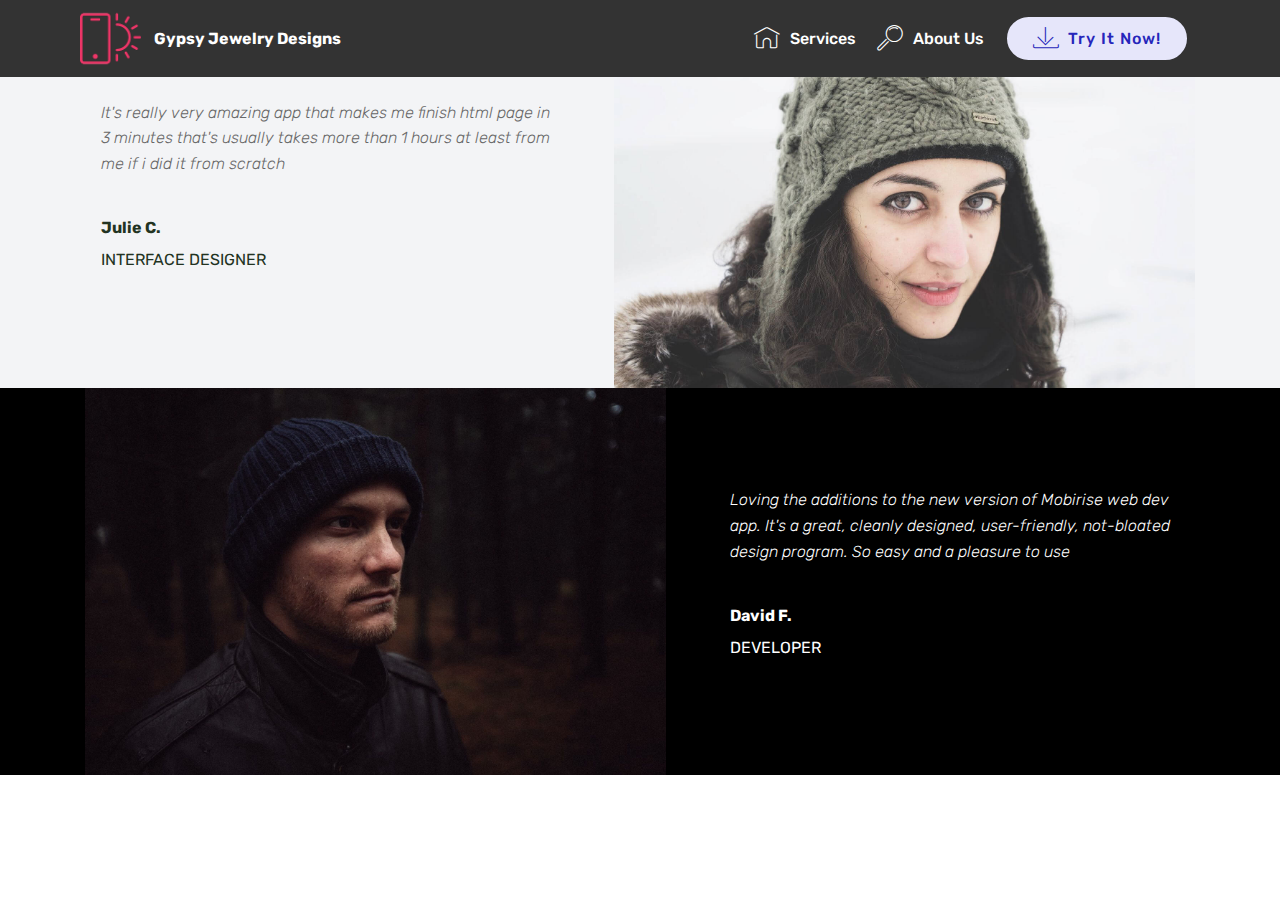
==== AboutMe.html @ a9725195 "Add product names and links" ====
<!DOCTYPE html>
<html >
<head>
  <!-- Site made with Mobirise Website Builder v4.8.10, https://mobirise.com -->
  <meta charset="UTF-8">
  <meta http-equiv="X-UA-Compatible" content="IE=edge">
  <meta name="generator" content="Mobirise v4.8.10, mobirise.com">
  <meta name="viewport" content="width=device-width, initial-scale=1, minimum-scale=1">
  <link rel="shortcut icon" href="assets/images/logo4.png" type="image/x-icon">
  <meta name="description" content="Website Generator Description">
  <title>About me</title>
  <link rel="stylesheet" href="assets/web/assets/mobirise-icons/mobirise-icons.css">
  <link rel="stylesheet" href="assets/tether/tether.min.css">
  <link rel="stylesheet" href="assets/bootstrap/css/bootstrap.min.css">
  <link rel="stylesheet" href="assets/bootstrap/css/bootstrap-grid.min.css">
  <link rel="stylesheet" href="assets/bootstrap/css/bootstrap-reboot.min.css">
  <link rel="stylesheet" href="assets/dropdown/css/style.css">
  <link rel="stylesheet" href="assets/theme/css/style.css">
  <link rel="stylesheet" href="assets/mobirise/css/mbr-additional.css" type="text/css">
  
  
  
</head>
<body>
  <link rel="stylesheet" href="style.less" class="cid-s7tIPuv9l8" id="menu1-n" data-rv-view="817"><section class="menu cid-s7tIPuv9l8" once="menu" id="menu1-n">

    

    <nav class="navbar navbar-expand beta-menu navbar-dropdown align-items-center navbar-fixed-top navbar-toggleable-sm">
        <button class="navbar-toggler navbar-toggler-right" type="button" data-toggle="collapse" data-target="#navbarSupportedContent" aria-controls="navbarSupportedContent" aria-expanded="false" aria-label="Toggle navigation">
            <div class="hamburger">
                <span></span>
                <span></span>
                <span></span>
                <span></span>
            </div>
        </button>
        <div class="menu-logo">
            <div class="navbar-brand">
                <span class="navbar-logo">
                    <a href="https://mobirise.co">
                         <img src="assets/images/logo2.png" alt="Mobirise" style="height: 3.8rem;">
                    </a>
                </span>
                <span class="navbar-caption-wrap"><a class="navbar-caption text-white display-4" href="https://mobirise.co">
                        Gypsy Jewelry Designs</a></span>
            </div>
        </div>
        <div class="collapse navbar-collapse" id="navbarSupportedContent">
            <ul class="navbar-nav nav-dropdown" data-app-modern-menu="true">
                <li class="nav-item">
                    <a class="nav-link link text-white display-4" href="https://mobirise.co">
                        <span class="mbri-home mbr-iconfont mbr-iconfont-btn"></span>
                        Services
                    </a>
                </li>
                <li class="nav-item">
                    <a class="nav-link link text-white display-4" href="https://mobirise.co">
                        <span class="mbri-search mbr-iconfont mbr-iconfont-btn"></span>
                        About Us
                    </a>
                </li>
            </ul>
            <div class="navbar-buttons mbr-section-btn">
                <a class="btn btn-sm btn-primary display-4" href="https://mobirise.co">
                    <span class="mbri-save mbr-iconfont mbr-iconfont-btn "></span>
                    Try It Now!
                </a>
            </div>
        </div>
    </nav>
</section>

<section class="engine"><a href="https://mobirise.info/e">make your own site</a></section><section class="testimonials3 cid-s7tPxqC2kq" id="testimonials3-s">

    

    

    <div class="container">
        <div class="media-container-row">
            <div class="media-content px-3 align-self-center mbr-white py-2">
                <p class="mbr-text testimonial-text mbr-fonts-style display-7">
                   It's really very amazing app that makes me finish html page in 3 minutes that's usually takes more than 1 hours at least from me if i did it from scratch
                </p>
                <p class="mbr-author-name pt-4 mb-2 mbr-fonts-style display-7">
                   Julie C.
                </p>
                <p class="mbr-author-desc mbr-fonts-style display-7">
                   INTERFACE DESIGNER
                </p>
            </div>

            <div class="mbr-figure pl-lg-5" style="width: 130%;">
              <img src="assets/images/face5.jpg">
            </div>
        </div>
    </div>
</section>

<section class="testimonials2 cid-s7tPy9D3lC" id="testimonials2-t">

    

    

    <div class="container">
        <div class="media-container-row">
            <div class="mbr-figure pr-lg-5" style="width: 130%;">
              <img src="assets/images/face4.jpg">
            </div>
            <div class="media-content px-3 align-self-center mbr-white py-2">
                    <p class="mbr-text testimonial-text mbr-fonts-style display-7">
                       Loving the additions to the new version of Mobirise web dev app. It's a great, cleanly designed, user-friendly, not-bloated design program. So easy and a pleasure to use
                    </p>
                    <p class="mbr-author-name pt-4 mb-2 mbr-fonts-style display-7">
                       David F.
                    </p>
                    <p class="mbr-author-desc mbr-fonts-style display-7">
                       DEVELOPER
                    </p>
            </div>
        </div>
    </div>
</section>


  <script src="assets/web/assets/jquery/jquery.min.js"></script>
  <script src="assets/popper/popper.min.js"></script>
  <script src="assets/tether/tether.min.js"></script>
  <script src="assets/bootstrap/js/bootstrap.min.js"></script>
  <script src="assets/smoothscroll/smooth-scroll.js"></script>
  <script src="assets/dropdown/js/script.min.js"></script>
  <script src="assets/touchswipe/jquery.touch-swipe.min.js"></script>
  <script src="assets/theme/js/script.js"></script>
  
  
</body>
</html>
---- assets/web/assets/mobirise-icons/mobirise-icons.css ----
@font-face {
  font-family: 'MobiriseIcons';
  src:  url('mobirise-icons.eot?spat4u');
  src:  url('mobirise-icons.eot?spat4u#iefix') format('embedded-opentype'),
    url('mobirise-icons.ttf?spat4u') format('truetype'),
    url('mobirise-icons.woff?spat4u') format('woff'),
    url('mobirise-icons.svg?spat4u#MobiriseIcons') format('svg');
  font-weight: normal;
  font-style: normal;
}

[class^="mbri-"], [class*=" mbri-"] {
  /* use !important to prevent issues with browser extensions that change fonts */
  font-family: MobiriseIcons !important;
  speak: none;
  font-style: normal;
  font-weight: normal;
  font-variant: normal;
  text-transform: none;
  line-height: 1;

  /* Better Font Rendering =========== */
  -webkit-font-smoothing: antialiased;
  -moz-osx-font-smoothing: grayscale;
}

.mbri-add-submenu:before {
  content: "\e900";
}
.mbri-alert:before {
  content: "\e901";
}
.mbri-align-center:before {
  content: "\e902";
}
.mbri-align-justify:before {
  content: "\e903";
}
.mbri-align-left:before {
  content: "\e904";
}
.mbri-align-right:before {
  content: "\e905";
}
.mbri-android:before {
  content: "\e906";
}
.mbri-apple:before {
  content: "\e907";
}
.mbri-arrow-down:before {
  content: "\e908";
}
.mbri-arrow-next:before {
  content: "\e909";
}
.mbri-arrow-prev:before {
  content: "\e90a";
}
.mbri-arrow-up:before {
  content: "\e90b";
}
.mbri-bold:before {
  content: "\e90c";
}
.mbri-bookmark:before {
  content: "\e90d";
}
.mbri-bootstrap:before {
  content: "\e90e";
}
.mbri-briefcase:before {
  content: "\e90f";
}
.mbri-browse:before {
  content: "\e910";
}
.mbri-bulleted-list:before {
  content: "\e911";
}
.mbri-calendar:before {
  content: "\e912";
}
.mbri-camera:before {
  content: "\e913";
}
.mbri-cart-add:before {
  content: "\e914";
}
.mbri-cart-full:before {
  content: "\e915";
}
.mbri-cash:before {
  content: "\e916";
}
.mbri-change-style:before {
  content: "\e917";
}
.mbri-chat:before {
  content: "\e918";
}
.mbri-clock:before {
  content: "\e919";
}
.mbri-close:before {
  content: "\e91a";
}
.mbri-cloud:before {
  content: "\e91b";
}
.mbri-code:before {
  content: "\e91c";
}
.mbri-contact-form:before {
  content: "\e91d";
}
.mbri-credit-card:before {
  content: "\e91e";
}
.mbri-cursor-click:before {
  content: "\e91f";
}
.mbri-cust-feedback:before {
  content: "\e920";
}
.mbri-database:before {
  content: "\e921";
}
.mbri-delivery:before {
  content: "\e922";
}
.mbri-desktop:before {
  content: "\e923";
}
.mbri-devices:before {
  content: "\e924";
}
.mbri-down:before {
  content: "\e925";
}
.mbri-download:before {
  content: "\e989";
}
.mbri-drag-n-drop:before {
  content: "\e927";
}
.mbri-drag-n-drop2:before {
  content: "\e928";
}
.mbri-edit:before {
  content: "\e929";
}
.mbri-edit2:before {
  content: "\e92a";
}
.mbri-error:before {
  content: "\e92b";
}
.mbri-extension:before {
  content: "\e92c";
}
.mbri-features:before {
  content: "\e92d";
}
.mbri-file:before {
  content: "\e92e";
}
.mbri-flag:before {
  content: "\e92f";
}
.mbri-folder:before {
  content: "\e930";
}
.mbri-gift:before {
  content: "\e931";
}
.mbri-github:before {
  content: "\e932";
}
.mbri-globe:before {
  content: "\e933";
}
.mbri-globe-2:before {
  content: "\e934";
}
.mbri-growing-chart:before {
  content: "\e935";
}
.mbri-hearth:before {
  content: "\e936";
}
.mbri-help:before {
  content: "\e937";
}
.mbri-home:before {
  content: "\e938";
}
.mbri-hot-cup:before {
  content: "\e939";
}
.mbri-idea:before {
  content: "\e93a";
}
.mbri-image-gallery:before {
  content: "\e93b";
}
.mbri-image-slider:before {
  content: "\e93c";
}
.mbri-info:before {
  content: "\e93d";
}
.mbri-italic:before {
  content: "\e93e";
}
.mbri-key:before {
  content: "\e93f";
}
.mbri-laptop:before {
  content: "\e940";
}
.mbri-layers:before {
  content: "\e941";
}
.mbri-left-right:before {
  content: "\e942";
}
.mbri-left:before {
  content: "\e943";
}
.mbri-letter:before {
  content: "\e944";
}
.mbri-like:before {
  content: "\e945";
}
.mbri-link:before {
  content: "\e946";
}
.mbri-lock:before {
  content: "\e947";
}
.mbri-login:before {
  content: "\e948";
}
.mbri-logout:before {
  content: "\e949";
}
.mbri-magic-stick:before {
  content: "\e94a";
}
.mbri-map-pin:before {
  content: "\e94b";
}
.mbri-menu:before {
  content: "\e94c";
}
.mbri-mobile:before {
  content: "\e94d";
}
.mbri-mobile2:before {
  content: "\e94e";
}
.mbri-mobirise:before {
  content: "\e94f";
}
.mbri-more-horizontal:before {
  content: "\e950";
}
.mbri-more-vertical:before {
  content: "\e951";
}
.mbri-music:before {
  content: "\e952";
}
.mbri-new-file:before {
  content: "\e953";
}
.mbri-numbered-list:before {
  content: "\e954";
}
.mbri-opened-folder:before {
  content: "\e955";
}
.mbri-pages:before {
  content: "\e956";
}
.mbri-paper-plane:before {
  content: "\e957";
}
.mbri-paperclip:before {
  content: "\e958";
}
.mbri-photo:before {
  content: "\e959";
}
.mbri-photos:before {
  content: "\e95a";
}
.mbri-pin:before {
  content: "\e95b";
}
.mbri-play:before {
  content: "\e95c";
}
.mbri-plus:before {
  content: "\e95d";
}
.mbri-preview:before {
  content: "\e95e";
}
.mbri-print:before {
  content: "\e95f";
}
.mbri-protect:before {
  content: "\e960";
}
.mbri-question:before {
  content: "\e961";
}
.mbri-quote-left:before {
  content: "\e962";
}
.mbri-quote-right:before {
  content: "\e963";
}
.mbri-refresh:before {
  content: "\e964";
}
.mbri-responsive:before {
  content: "\e965";
}
.mbri-right:before {
  content: "\e966";
}
.mbri-rocket:before {
  content: "\e967";
}
.mbri-sad-face:before {
  content: "\e968";
}
.mbri-sale:before {
  content: "\e969";
}
.mbri-save:before {
  content: "\e96a";
}
.mbri-search:before {
  content: "\e96b";
}
.mbri-setting:before {
  content: "\e96c";
}
.mbri-setting2:before {
  content: "\e96d";
}
.mbri-setting3:before {
  content: "\e96e";
}
.mbri-share:before {
  content: "\e96f";
}
.mbri-shopping-bag:before {
  content: "\e970";
}
.mbri-shopping-basket:before {
  content: "\e971";
}
.mbri-shopping-cart:before {
  content: "\e972";
}
.mbri-sites:before {
  content: "\e973";
}
.mbri-smile-face:before {
  content: "\e974";
}
.mbri-speed:before {
  content: "\e975";
}
.mbri-star:before {
  content: "\e976";
}
.mbri-success:before {
  content: "\e977";
}
.mbri-sun:before {
  content: "\e978";
}
.mbri-sun2:before {
  content: "\e979";
}
.mbri-tablet:before {
  content: "\e97a";
}
.mbri-tablet-vertical:before {
  content: "\e97b";
}
.mbri-target:before {
  content: "\e97c";
}
.mbri-timer:before {
  content: "\e97d";
}
.mbri-to-ftp:before {
  content: "\e97e";
}
.mbri-to-local-drive:before {
  content: "\e97f";
}
.mbri-touch-swipe:before {
  content: "\e980";
}
.mbri-touch:before {
  content: "\e981";
}
.mbri-trash:before {
  content: "\e982";
}
.mbri-underline:before {
  content: "\e983";
}
.mbri-unlink:before {
  content: "\e984";
}
.mbri-unlock:before {
  content: "\e985";
}
.mbri-up-down:before {
  content: "\e986";
}
.mbri-up:before {
  content: "\e987";
}
.mbri-update:before {
  content: "\e988";
}
.mbri-upload:before {
 content: "\e926"; 
}
.mbri-user:before {
  content: "\e98a";
}
.mbri-user2:before {
  content: "\e98b";
}
.mbri-users:before {
  content: "\e98c";
}
.mbri-video:before {
  content: "\e98d";
}
.mbri-video-play:before {
  content: "\e98e";
}
.mbri-watch:before {
  content: "\e98f";
}
.mbri-website-theme:before {
  content: "\e990";
}
.mbri-wifi:before {
  content: "\e991";
}
.mbri-windows:before {
  content: "\e992";
}
.mbri-zoom-out:before {
  content: "\e993";
}
.mbri-redo:before {
  content: "\e994";
}
.mbri-undo:before {
  content: "\e995";
}
---- assets/dropdown/css/style.css ----
.navbar-dropdown {
  left: 0;
  padding: 0;
  position: absolute;
  right: 0;
  top: 0;
  transition: all 0.45s ease;
  z-index: 1030;
  background: #282828; }
  .navbar-dropdown .navbar-logo {
    margin-right: 0.8rem;
    transition: margin 0.3s ease-in-out;
    vertical-align: middle; }
    .navbar-dropdown .navbar-logo img {
      height: 3.125rem;
      transition: all 0.3s ease-in-out; }
    .navbar-dropdown .navbar-logo.mbr-iconfont {
      font-size: 3.125rem;
      line-height: 3.125rem; }
  .navbar-dropdown .navbar-caption {
    font-weight: 700;
    white-space: normal;
    vertical-align: -4px;
    line-height: 3.125rem !important; }
    .navbar-dropdown .navbar-caption, .navbar-dropdown .navbar-caption:hover {
      color: inherit;
      text-decoration: none; }
  .navbar-dropdown .mbr-iconfont + .navbar-caption {
    vertical-align: -1px; }
  .navbar-dropdown.navbar-fixed-top {
    position: fixed; }
  .navbar-dropdown .navbar-brand span {
    vertical-align: -4px; }
  .navbar-dropdown.bg-color.transparent {
    background: none; }
  .navbar-dropdown.navbar-short .navbar-brand {
    padding: 0.625rem 0; }
    .navbar-dropdown.navbar-short .navbar-brand span {
      vertical-align: -1px; }
  .navbar-dropdown.navbar-short .navbar-caption {
    line-height: 2.375rem !important;
    vertical-align: -2px; }
  .navbar-dropdown.navbar-short .navbar-logo {
    margin-right: 0.5rem; }
    .navbar-dropdown.navbar-short .navbar-logo img {
      height: 2.375rem; }
    .navbar-dropdown.navbar-short .navbar-logo.mbr-iconfont {
      font-size: 2.375rem;
      line-height: 2.375rem; }
  .navbar-dropdown.navbar-short .mbr-table-cell {
    height: 3.625rem; }
  .navbar-dropdown .navbar-close {
    left: 0.6875rem;
    position: fixed;
    top: 0.75rem;
    z-index: 1000; }
  .navbar-dropdown .hamburger-icon {
    content: "";
    display: inline-block;
    vertical-align: middle;
    width: 16px;
    -webkit-box-shadow: 0 -6px 0 1px #282828,0 0 0 1px #282828,0 6px 0 1px #282828;
    -moz-box-shadow: 0 -6px 0 1px #282828,0 0 0 1px #282828,0 6px 0 1px #282828;
    box-shadow: 0 -6px 0 1px #282828,0 0 0 1px #282828,0 6px 0 1px #282828; }

.dropdown-menu .dropdown-toggle[data-toggle="dropdown-submenu"]::after {
  border-bottom: 0.35em solid transparent;
  border-left: 0.35em solid;
  border-right: 0;
  border-top: 0.35em solid transparent;
  margin-left: 0.3rem; }

.dropdown-menu .dropdown-item:focus {
  outline: 0; }

.nav-dropdown {
  font-size: 0.75rem;
  font-weight: 500;
  height: auto !important; }
  .nav-dropdown .nav-btn {
    padding-left: 1rem; }
  .nav-dropdown .link {
    margin: .667em 1.667em;
    font-weight: 500;
    padding: 0;
    transition: color .2s ease-in-out; }
    .nav-dropdown .link.dropdown-toggle {
      margin-right: 2.583em; }
      .nav-dropdown .link.dropdown-toggle::after {
        margin-left: .25rem;
        border-top: 0.35em solid;
        border-right: 0.35em solid transparent;
        border-left: 0.35em solid transparent;
        border-bottom: 0; }
      .nav-dropdown .link.dropdown-toggle[aria-expanded="true"] {
        margin: 0;
        padding: 0.667em 3.263em  0.667em 1.667em; }
  .nav-dropdown .link::after,
  .nav-dropdown .dropdown-item::after {
    color: inherit; }
  .nav-dropdown .btn {
    font-size: 0.75rem;
    font-weight: 700;
    letter-spacing: 0;
    margin-bottom: 0;
    padding-left: 1.25rem;
    padding-right: 1.25rem; }
  .nav-dropdown .dropdown-menu {
    border-radius: 0;
    border: 0;
    left: 0;
    margin: 0;
    padding-bottom: 1.25rem;
    padding-top: 1.25rem;
    position: relative; }
  .nav-dropdown .dropdown-submenu {
    margin-left: 0.125rem;
    top: 0; }
  .nav-dropdown .dropdown-item {
    font-weight: 500;
    line-height: 2;
    padding: 0.3846em 4.615em 0.3846em 1.5385em;
    position: relative;
    transition: color .2s ease-in-out, background-color .2s ease-in-out; }
    .nav-dropdown .dropdown-item::after {
      margin-top: -0.3077em;
      position: absolute;
      right: 1.1538em;
      top: 50%; }
    .nav-dropdown .dropdown-item:focus, .nav-dropdown .dropdown-item:hover {
      background: none; }

@media (max-width: 767px) {
  .nav-dropdown.navbar-toggleable-sm {
    bottom: 0;
    display: none;
    left: 0;
    overflow-x: hidden;
    position: fixed;
    top: 0;
    transform: translateX(-100%);
    -ms-transform: translateX(-100%);
    -webkit-transform: translateX(-100%);
    width: 18.75rem;
    z-index: 999; } }
.nav-dropdown.navbar-toggleable-xl {
  bottom: 0;
  display: none;
  left: 0;
  overflow-x: hidden;
  position: fixed;
  top: 0;
  transform: translateX(-100%);
  -ms-transform: translateX(-100%);
  -webkit-transform: translateX(-100%);
  width: 18.75rem;
  z-index: 999; }

.nav-dropdown-sm {
  display: block !important;
  overflow-x: hidden;
  overflow: auto;
  padding-top: 3.875rem; }
  .nav-dropdown-sm::after {
    content: "";
    display: block;
    height: 3rem;
    width: 100%; }
  .nav-dropdown-sm.collapse.in ~ .navbar-close {
    display: block !important; }
  .nav-dropdown-sm.collapsing, .nav-dropdown-sm.collapse.in {
    transform: translateX(0);
    -ms-transform: translateX(0);
    -webkit-transform: translateX(0);
    transition: all 0.25s ease-out;
    -webkit-transition: all 0.25s ease-out;
    background: #282828; }
  .nav-dropdown-sm.collapsing[aria-expanded="false"] {
    transform: translateX(-100%);
    -ms-transform: translateX(-100%);
    -webkit-transform: translateX(-100%); }
  .nav-dropdown-sm .nav-item {
    display: block;
    margin-left: 0 !important;
    padding-left: 0; }
  .nav-dropdown-sm .link,
  .nav-dropdown-sm .dropdown-item {
    border-top: 1px dotted rgba(255, 255, 255, 0.1);
    font-size: 0.8125rem;
    line-height: 1.6;
    margin: 0 !important;
    padding: 0.875rem 2.4rem 0.875rem 1.5625rem !important;
    position: relative;
    white-space: normal; }
    .nav-dropdown-sm .link:focus, .nav-dropdown-sm .link:hover,
    .nav-dropdown-sm .dropdown-item:focus,
    .nav-dropdown-sm .dropdown-item:hover {
      background: rgba(0, 0, 0, 0.2) !important;
      color: #c0a375; }
  .nav-dropdown-sm .nav-btn {
    position: relative;
    padding: 1.5625rem 1.5625rem 0 1.5625rem; }
    .nav-dropdown-sm .nav-btn::before {
      border-top: 1px dotted rgba(255, 255, 255, 0.1);
      content: "";
      left: 0;
      position: absolute;
      top: 0;
      width: 100%; }
    .nav-dropdown-sm .nav-btn + .nav-btn {
      padding-top: 0.625rem; }
      .nav-dropdown-sm .nav-btn + .nav-btn::before {
        display: none; }
  .nav-dropdown-sm .btn {
    padding: 0.625rem 0; }
  .nav-dropdown-sm .dropdown-toggle[data-toggle="dropdown-submenu"]::after {
    margin-left: .25rem;
    border-top: 0.35em solid;
    border-right: 0.35em solid transparent;
    border-left: 0.35em solid transparent;
    border-bottom: 0; }
  .nav-dropdown-sm .dropdown-toggle[data-toggle="dropdown-submenu"][aria-expanded="true"]::after {
    border-top: 0;
    border-right: 0.35em solid transparent;
    border-left: 0.35em solid transparent;
    border-bottom: 0.35em solid; }
  .nav-dropdown-sm .dropdown-menu {
    margin: 0;
    padding: 0;
    position: relative;
    top: 0;
    left: 0;
    width: 100%;
    border: 0;
    float: none;
    border-radius: 0;
    background: none; }
  .nav-dropdown-sm .dropdown-submenu {
    left: 100%;
    margin-left: 0.125rem;
    margin-top: -1.25rem;
    top: 0; }

.navbar-toggleable-sm .nav-dropdown .dropdown-menu {
  position: absolute; }

.navbar-toggleable-sm .nav-dropdown .dropdown-submenu {
  left: 100%;
  margin-left: 0.125rem;
  margin-top: -1.25rem;
  top: 0; }

.navbar-toggleable-sm.opened .nav-dropdown .dropdown-menu {
  position: relative; }

.navbar-toggleable-sm.opened .nav-dropdown .dropdown-submenu {
  left: 0;
  margin-left: 00rem;
  margin-top: 0rem;
  top: 0; }

.is-builder .nav-dropdown.collapsing {
  transition: none !important; }

/*# sourceMappingURL=style.css.map */
---- assets/theme/css/style.css ----
/*!
 * Mobirise v4 theme (https://mobirise.com/)
 * Copyright 2017 Mobirise
 */
section {
  background-color: #eeeeee; }

section,
.container,
.container-fluid {
  position: relative;
  word-wrap: break-word; }

a.mbr-iconfont:hover {
  text-decoration: none; }

.article .lead p, .article .lead ul, .article .lead ol, .article .lead pre, .article .lead blockquote {
  margin-bottom: 0; }

a {
  font-style: normal;
  font-weight: 400;
  cursor: pointer; }
  a, a:hover {
    text-decoration: none; }

figure {
  margin-bottom: 0; }

body {
  color: #232323; }

h1, h2, h3, h4, h5, h6,
.h1, .h2, .h3, .h4, .h5, .h6,
.display-1, .display-2, .display-3, .display-4 {
  line-height: 1;
  word-break: break-word;
  word-wrap: break-word; }

b, strong {
  font-weight: bold; }

blockquote {
  padding: 10px 0 10px 20px;
  position: relative;
  border-left: 2px solid;
  border-color: #ff3366; }

input:-webkit-autofill, input:-webkit-autofill:hover, input:-webkit-autofill:focus, input:-webkit-autofill:active {
  transition-delay: 9999s;
  transition-property: background-color, color; }

textarea[type="hidden"] {
  display: none; }

body {
  position: relative; }

section {
  background-position: 50% 50%;
  background-repeat: no-repeat;
  background-size: cover; }
  section .mbr-background-video,
  section .mbr-background-video-preview {
    position: absolute;
    bottom: 0;
    left: 0;
    right: 0;
    top: 0; }

.hidden {
  visibility: hidden; }

.mbr-z-index20 {
  z-index: 20; }

/*! Base colors */
.mbr-white {
  color: #ffffff; }

.mbr-black {
  color: #000000; }

.mbr-bg-white {
  background-color: #ffffff; }

.mbr-bg-black {
  background-color: #000000; }

/*! Text-aligns */
.align-left {
  text-align: left; }

.align-center {
  text-align: center; }

.align-right {
  text-align: right; }

@media (max-width: 767px) {
  .align-left, .align-center, .align-right, .mbr-section-btn, .mbr-section-title {
    text-align: center; } }
/*! Font-weight  */
.mbr-light {
  font-weight: 300; }

.mbr-regular {
  font-weight: 400; }

.mbr-semibold {
  font-weight: 500; }

.mbr-bold {
  font-weight: 700; }

/*! Media  */
.media-size-item {
  -webkit-flex: 1 1 auto;
  -moz-flex: 1 1 auto;
  -ms-flex: 1 1 auto;
  -o-flex: 1 1 auto;
  flex: 1 1 auto; }

.media-content {
  -webkit-flex-basis: 100%;
  flex-basis: 100%; }

.media-container-row {
  display: -ms-flexbox;
  display: -webkit-flex;
  display: flex;
  -webkit-flex-direction: row;
  -ms-flex-direction: row;
  flex-direction: row;
  -webkit-flex-wrap: wrap;
  -ms-flex-wrap: wrap;
  flex-wrap: wrap;
  -webkit-justify-content: center;
  -ms-flex-pack: center;
  justify-content: center;
  -webkit-align-content: center;
  -ms-flex-line-pack: center;
  align-content: center;
  -webkit-align-items: start;
  -ms-flex-align: start;
  align-items: start; }
  .media-container-row .media-size-item {
    width: 400px; }

.media-container-column {
  display: -ms-flexbox;
  display: -webkit-flex;
  display: flex;
  -webkit-flex-direction: column;
  -ms-flex-direction: column;
  flex-direction: column;
  -webkit-flex-wrap: wrap;
  -ms-flex-wrap: wrap;
  flex-wrap: wrap;
  -webkit-justify-content: center;
  -ms-flex-pack: center;
  justify-content: center;
  -webkit-align-content: center;
  -ms-flex-line-pack: center;
  align-content: center;
  -webkit-align-items: stretch;
  -ms-flex-align: stretch;
  align-items: stretch; }
  .media-container-column > * {
    width: 100%; }

@media (min-width: 992px) {
  .media-container-row {
    -webkit-flex-wrap: nowrap;
    -ms-flex-wrap: nowrap;
    flex-wrap: nowrap; } }
figure {
  overflow: hidden; }

figure[mbr-media-size] {
  transition: width 0.1s; }

.mbr-figure img, .mbr-figure iframe {
  display: block;
  width: 100%; }

.card {
  background-color: transparent;
  border: none; }

.card-img {
  text-align: center;
  flex-shrink: 0;
  -webkit-flex-shrink: 0; }

.media {
  max-width: 100%;
  margin: 0 auto; }

.mbr-figure {
  -ms-flex-item-align: center;
  -ms-grid-row-align: center;
  -webkit-align-self: center;
  align-self: center; }

.media-container > div {
  max-width: 100%; }

.mbr-figure img, .card-img img {
  width: 100%; }

@media (max-width: 991px) {
  .media-size-item {
    width: auto !important; }

  .media {
    width: auto; }

  .mbr-figure {
    width: 100% !important; } }
/*! Buttons */
.mbr-section-btn {
  margin-left: -.25rem;
  margin-right: -.25rem;
  font-size: 0; }

nav .mbr-section-btn {
  margin-left: 0rem;
  margin-right: 0rem; }

/*! Btn icon margin */
.btn .mbr-iconfont, .btn.btn-sm .mbr-iconfont {
  cursor: pointer;
  margin-right: 0.5rem; }

.btn.btn-md .mbr-iconfont, .btn.btn-md .mbr-iconfont {
  margin-right: 0.8rem; }

.mbr-regular {
  font-weight: 400; }

.mbr-semibold {
  font-weight: 500; }

.mbr-bold {
  font-weight: 700; }

[type="submit"] {
  -webkit-appearance: none; }

/*! Full-screen */
.mbr-fullscreen .mbr-overlay {
  min-height: 100vh; }

.mbr-fullscreen {
  display: flex;
  display: -webkit-flex;
  display: -moz-flex;
  display: -ms-flex;
  display: -o-flex;
  align-items: center;
  -webkit-align-items: center;
  min-height: 100vh;
  padding-top: 3rem;
  padding-bottom: 3rem; }

/*! Map */
.map {
  height: 25rem;
  position: relative; }
  .map iframe {
    width: 100%;
    height: 100%; }

/* Form */
.form-asterisk {
  font-family: initial;
  position: absolute;
  top: -2px;
  font-weight: normal; }

/*! Scroll to top arrow */
.mbr-arrow-up {
  bottom: 25px;
  right: 90px;
  position: fixed;
  text-align: right;
  z-index: 5000;
  color: #ffffff;
  font-size: 32px;
  transform: rotate(180deg);
  -webkit-transform: rotate(180deg); }

.mbr-arrow-up a {
  background: rgba(0, 0, 0, 0.2);
  border-radius: 3px;
  color: #fff;
  display: inline-block;
  height: 60px;
  width: 60px;
  outline-style: none !important;
  position: relative;
  text-decoration: none;
  transition: all .3s ease-in-out;
  cursor: pointer;
  text-align: center; }
  .mbr-arrow-up a:hover {
    background-color: rgba(0, 0, 0, 0.4); }
  .mbr-arrow-up a i {
    line-height: 60px; }

.mbr-arrow-up-icon {
  display: block;
  color: #fff; }

.mbr-arrow-up-icon::before {
  content: "\203a";
  display: inline-block;
  font-family: serif;
  font-size: 32px;
  line-height: 1;
  font-style: normal;
  position: relative;
  top: 6px;
  left: -4px;
  -webkit-transform: rotate(-90deg);
  transform: rotate(-90deg); }

/*! Arrow Down */
.mbr-arrow {
  position: absolute;
  bottom: 45px;
  left: 50%;
  width: 60px;
  height: 60px;
  cursor: pointer;
  background-color: rgba(80, 80, 80, 0.5);
  border-radius: 50%;
  -webkit-transform: translateX(-50%);
  transform: translateX(-50%); }
  .mbr-arrow > a {
    display: inline-block;
    text-decoration: none;
    outline-style: none;
    -webkit-animation: arrowdown 1.7s ease-in-out infinite;
    animation: arrowdown 1.7s ease-in-out infinite; }
    .mbr-arrow > a > i {
      position: absolute;
      top: -2px;
      left: 15px;
      font-size: 2rem; }

@keyframes arrowdown {
  0% {
    transform: translateY(0px);
    -webkit-transform: translateY(0px); }
  50% {
    transform: translateY(-5px);
    -webkit-transform: translateY(-5px); }
  100% {
    transform: translateY(0px);
    -webkit-transform: translateY(0px); } }
@-webkit-keyframes arrowdown {
  0% {
    transform: translateY(0px);
    -webkit-transform: translateY(0px); }
  50% {
    transform: translateY(-5px);
    -webkit-transform: translateY(-5px); }
  100% {
    transform: translateY(0px);
    -webkit-transform: translateY(0px); } }
@media (max-width: 500px) {
  .mbr-arrow-up {
    left: 50%;
    right: auto;
    transform: translateX(-50%) rotate(180deg);
    -webkit-transform: translateX(-50%) rotate(180deg); } }
/*Gradients animation*/
@keyframes gradient-animation {
  from {
    background-position: 0% 100%;
    animation-timing-function: ease-in-out; }
  to {
    background-position: 100% 0%;
    animation-timing-function: ease-in-out; } }
@-webkit-keyframes gradient-animation {
  from {
    background-position: 0% 100%;
    animation-timing-function: ease-in-out; }
  to {
    background-position: 100% 0%;
    animation-timing-function: ease-in-out; } }
.bg-gradient {
  background-size: 200% 200%;
  animation: gradient-animation 5s infinite alternate;
  -webkit-animation: gradient-animation 5s infinite alternate; }

.menu .navbar-brand {
  display: -webkit-flex; }
  .menu .navbar-brand span {
    display: flex;
    display: -webkit-flex; }
  .menu .navbar-brand .navbar-caption-wrap {
    display: -webkit-flex; }
  .menu .navbar-brand .navbar-logo img {
    display: -webkit-flex; }
@media (min-width: 768px) and (max-width: 991px) {
  .menu .navbar-toggleable-sm .navbar-nav {
    display: -webkit-box;
    display: -webkit-flex;
    display: -ms-flexbox; } }
@media (min-width: 992px) {
  .menu .navbar-nav.nav-dropdown {
    display: -webkit-flex; }
  .menu .navbar-toggleable-sm .navbar-collapse {
    display: -webkit-flex !important; } }
@media (max-width: 767px) {
  .menu .navbar-collapse {
    overflow-y: auto;
    max-height: 80vh; }
  .menu .dropdown-menu {
    max-height: 60vh;
    overflow-y: auto; } }

.navbar {
  display: -webkit-flex;
  -webkit-flex-wrap: wrap;
  -webkit-align-items: center;
  -webkit-justify-content: space-between; }

.navbar-collapse {
  -webkit-flex-basis: 100%;
  -webkit-flex-grow: 1;
  -webkit-align-items: center; }

.nav-dropdown .link {
  padding: .667em 1.667em !important;
  margin: 0 !important; }

.nav {
  display: -webkit-flex;
  -webkit-flex-wrap: wrap; }

.row {
  display: -webkit-flex;
  -webkit-flex-wrap: wrap; }

.justify-content-center {
  -webkit-justify-content: center; }

.form-inline {
  display: -webkit-flex;
  -webkit-flex-flow: row wrap;
  -webkit-align-items: center; }

.card-wrapper {
  -webkit-flex: 1; }

.carousel-control {
  z-index: 10;
  display: -webkit-flex;
  -webkit-align-items: center;
  -webkit-justify-content: center; }

.carousel-controls {
  display: -webkit-flex; }

.media {
  display: -webkit-flex; }

/*# sourceMappingURL=style.css.map */
.engine {
	position: absolute;
	text-indent: -2400px;
	text-align: center;
	padding: 0;
	top: 0;
	left: -2400px;
}
---- assets/mobirise/css/mbr-additional.css ----
@import url(https://fonts.googleapis.com/css?family=Rubik:300,300i,400,400i,500,500i,700,700i,900,900i);





body {
  font-style: normal;
  line-height: 1.5;
}
.mbr-section-title {
  font-style: normal;
  line-height: 1.2;
}
.mbr-section-subtitle {
  line-height: 1.3;
}
.mbr-text {
  font-style: normal;
  line-height: 1.6;
}
.display-1 {
  font-family: 'Rubik', sans-serif;
  font-size: 4.25rem;
}
.display-1 > .mbr-iconfont {
  font-size: 6.8rem;
}
.display-2 {
  font-family: 'Rubik', sans-serif;
  font-size: 3rem;
}
.display-2 > .mbr-iconfont {
  font-size: 4.8rem;
}
.display-4 {
  font-family: 'Rubik', sans-serif;
  font-size: 1rem;
}
.display-4 > .mbr-iconfont {
  font-size: 1.6rem;
}
.display-5 {
  font-family: 'Rubik', sans-serif;
  font-size: 1.5rem;
}
.display-5 > .mbr-iconfont {
  font-size: 2.4rem;
}
.display-7 {
  font-family: 'Rubik', sans-serif;
  font-size: 1rem;
}
.display-7 > .mbr-iconfont {
  font-size: 1.6rem;
}
/* ---- Fluid typography for mobile devices ---- */
/* 1.4 - font scale ratio ( bootstrap == 1.42857 ) */
/* 100vw - current viewport width */
/* (48 - 20)  48 == 48rem == 768px, 20 == 20rem == 320px(minimal supported viewport) */
/* 0.65 - min scale variable, may vary */
@media (max-width: 768px) {
  .display-1 {
    font-size: 3.4rem;
    font-size: calc( 2.1374999999999997rem + (4.25 - 2.1374999999999997) * ((100vw - 20rem) / (48 - 20)));
    line-height: calc( 1.4 * (2.1374999999999997rem + (4.25 - 2.1374999999999997) * ((100vw - 20rem) / (48 - 20))));
  }
  .display-2 {
    font-size: 2.4rem;
    font-size: calc( 1.7rem + (3 - 1.7) * ((100vw - 20rem) / (48 - 20)));
    line-height: calc( 1.4 * (1.7rem + (3 - 1.7) * ((100vw - 20rem) / (48 - 20))));
  }
  .display-4 {
    font-size: 0.8rem;
    font-size: calc( 1rem + (1 - 1) * ((100vw - 20rem) / (48 - 20)));
    line-height: calc( 1.4 * (1rem + (1 - 1) * ((100vw - 20rem) / (48 - 20))));
  }
  .display-5 {
    font-size: 1.2rem;
    font-size: calc( 1.175rem + (1.5 - 1.175) * ((100vw - 20rem) / (48 - 20)));
    line-height: calc( 1.4 * (1.175rem + (1.5 - 1.175) * ((100vw - 20rem) / (48 - 20))));
  }
}
/* Buttons */
.btn {
  font-weight: 500;
  border-width: 2px;
  font-style: normal;
  letter-spacing: 1px;
  margin: .4rem .8rem;
  white-space: normal;
  -webkit-transition: all 0.3s ease-in-out;
  -moz-transition: all 0.3s ease-in-out;
  transition: all 0.3s ease-in-out;
  display: inline-flex;
  align-items: center;
  justify-content: center;
  word-break: break-word;
  -webkit-align-items: center;
  -webkit-justify-content: center;
  display: -webkit-inline-flex;
  padding: 1rem 3rem;
  border-radius: 3px;
}
.btn-sm {
  font-weight: 500;
  letter-spacing: 1px;
  -webkit-transition: all 0.3s ease-in-out;
  -moz-transition: all 0.3s ease-in-out;
  transition: all 0.3s ease-in-out;
  padding: 0.6rem 1.5rem;
  border-radius: 3px;
}
.btn-md {
  font-weight: 500;
  letter-spacing: 1px;
  margin: .4rem .8rem !important;
  -webkit-transition: all 0.3s ease-in-out;
  -moz-transition: all 0.3s ease-in-out;
  transition: all 0.3s ease-in-out;
  padding: 1rem 3rem;
  border-radius: 3px;
}
.btn-lg {
  font-weight: 500;
  letter-spacing: 1px;
  margin: .4rem .8rem !important;
  -webkit-transition: all 0.3s ease-in-out;
  -moz-transition: all 0.3s ease-in-out;
  transition: all 0.3s ease-in-out;
  padding: 1.2rem 3.2rem;
  border-radius: 3px;
}
.bg-primary {
  background-color: #e6e6fa !important;
}
.bg-success {
  background-color: #f7ed4a !important;
}
.bg-info {
  background-color: #82786e !important;
}
.bg-warning {
  background-color: #879a9f !important;
}
.bg-danger {
  background-color: #b1a374 !important;
}
.btn-primary,
.btn-primary:active {
  background-color: #e6e6fa !important;
  border-color: #e6e6fa !important;
  color: #2626bb !important;
}
.btn-primary:hover,
.btn-primary:focus,
.btn-primary.focus,
.btn-primary.active {
  color: #2626bb !important;
  background-color: #a6a6ed !important;
  border-color: #a6a6ed !important;
}
.btn-primary.disabled,
.btn-primary:disabled {
  color: #2626bb !important;
  background-color: #a6a6ed !important;
  border-color: #a6a6ed !important;
}
.btn-secondary,
.btn-secondary:active {
  background-color: #ff3366 !important;
  border-color: #ff3366 !important;
  color: #ffffff !important;
}
.btn-secondary:hover,
.btn-secondary:focus,
.btn-secondary.focus,
.btn-secondary.active {
  color: #ffffff !important;
  background-color: #e50039 !important;
  border-color: #e50039 !important;
}
.btn-secondary.disabled,
.btn-secondary:disabled {
  color: #ffffff !important;
  background-color: #e50039 !important;
  border-color: #e50039 !important;
}
.btn-info,
.btn-info:active {
  background-color: #82786e !important;
  border-color: #82786e !important;
  color: #ffffff !important;
}
.btn-info:hover,
.btn-info:focus,
.btn-info.focus,
.btn-info.active {
  color: #ffffff !important;
  background-color: #59524b !important;
  border-color: #59524b !important;
}
.btn-info.disabled,
.btn-info:disabled {
  color: #ffffff !important;
  background-color: #59524b !important;
  border-color: #59524b !important;
}
.btn-success,
.btn-success:active {
  background-color: #f7ed4a !important;
  border-color: #f7ed4a !important;
  color: #3f3c03 !important;
}
.btn-success:hover,
.btn-success:focus,
.btn-success.focus,
.btn-success.active {
  color: #3f3c03 !important;
  background-color: #eadd0a !important;
  border-color: #eadd0a !important;
}
.btn-success.disabled,
.btn-success:disabled {
  color: #3f3c03 !important;
  background-color: #eadd0a !important;
  border-color: #eadd0a !important;
}
.btn-warning,
.btn-warning:active {
  background-color: #879a9f !important;
  border-color: #879a9f !important;
  color: #ffffff !important;
}
.btn-warning:hover,
.btn-warning:focus,
.btn-warning.focus,
.btn-warning.active {
  color: #ffffff !important;
  background-color: #617479 !important;
  border-color: #617479 !important;
}
.btn-warning.disabled,
.btn-warning:disabled {
  color: #ffffff !important;
  background-color: #617479 !important;
  border-color: #617479 !important;
}
.btn-danger,
.btn-danger:active {
  background-color: #b1a374 !important;
  border-color: #b1a374 !important;
  color: #ffffff !important;
}
.btn-danger:hover,
.btn-danger:focus,
.btn-danger.focus,
.btn-danger.active {
  color: #ffffff !important;
  background-color: #8b7d4e !important;
  border-color: #8b7d4e !important;
}
.btn-danger.disabled,
.btn-danger:disabled {
  color: #ffffff !important;
  background-color: #8b7d4e !important;
  border-color: #8b7d4e !important;
}
.btn-white {
  color: #333333 !important;
}
.btn-white,
.btn-white:active {
  background-color: #ffffff !important;
  border-color: #ffffff !important;
  color: #808080 !important;
}
.btn-white:hover,
.btn-white:focus,
.btn-white.focus,
.btn-white.active {
  color: #808080 !important;
  background-color: #d9d9d9 !important;
  border-color: #d9d9d9 !important;
}
.btn-white.disabled,
.btn-white:disabled {
  color: #808080 !important;
  background-color: #d9d9d9 !important;
  border-color: #d9d9d9 !important;
}
.btn-black,
.btn-black:active {
  background-color: #333333 !important;
  border-color: #333333 !important;
  color: #ffffff !important;
}
.btn-black:hover,
.btn-black:focus,
.btn-black.focus,
.btn-black.active {
  color: #ffffff !important;
  background-color: #0d0d0d !important;
  border-color: #0d0d0d !important;
}
.btn-black.disabled,
.btn-black:disabled {
  color: #ffffff !important;
  background-color: #0d0d0d !important;
  border-color: #0d0d0d !important;
}
.btn-primary-outline,
.btn-primary-outline:active {
  background: none;
  border-color: #9191e9;
  color: #9191e9;
}
.btn-primary-outline:hover,
.btn-primary-outline:focus,
.btn-primary-outline.focus,
.btn-primary-outline.active {
  color: #2626bb;
  background-color: #e6e6fa;
  border-color: #e6e6fa;
}
.btn-primary-outline.disabled,
.btn-primary-outline:disabled {
  color: #2626bb !important;
  background-color: #e6e6fa !important;
  border-color: #e6e6fa !important;
}
.btn-secondary-outline,
.btn-secondary-outline:active {
  background: none;
  border-color: #cc0033;
  color: #cc0033;
}
.btn-secondary-outline:hover,
.btn-secondary-outline:focus,
.btn-secondary-outline.focus,
.btn-secondary-outline.active {
  color: #ffffff;
  background-color: #ff3366;
  border-color: #ff3366;
}
.btn-secondary-outline.disabled,
.btn-secondary-outline:disabled {
  color: #ffffff !important;
  background-color: #ff3366 !important;
  border-color: #ff3366 !important;
}
.btn-info-outline,
.btn-info-outline:active {
  background: none;
  border-color: #4b453f;
  color: #4b453f;
}
.btn-info-outline:hover,
.btn-info-outline:focus,
.btn-info-outline.focus,
.btn-info-outline.active {
  color: #ffffff;
  background-color: #82786e;
  border-color: #82786e;
}
.btn-info-outline.disabled,
.btn-info-outline:disabled {
  color: #ffffff !important;
  background-color: #82786e !important;
  border-color: #82786e !important;
}
.btn-success-outline,
.btn-success-outline:active {
  background: none;
  border-color: #d2c609;
  color: #d2c609;
}
.btn-success-outline:hover,
.btn-success-outline:focus,
.btn-success-outline.focus,
.btn-success-outline.active {
  color: #3f3c03;
  background-color: #f7ed4a;
  border-color: #f7ed4a;
}
.btn-success-outline.disabled,
.btn-success-outline:disabled {
  color: #3f3c03 !important;
  background-color: #f7ed4a !important;
  border-color: #f7ed4a !important;
}
.btn-warning-outline,
.btn-warning-outline:active {
  background: none;
  border-color: #55666b;
  color: #55666b;
}
.btn-warning-outline:hover,
.btn-warning-outline:focus,
.btn-warning-outline.focus,
.btn-warning-outline.active {
  color: #ffffff;
  background-color: #879a9f;
  border-color: #879a9f;
}
.btn-warning-outline.disabled,
.btn-warning-outline:disabled {
  color: #ffffff !important;
  background-color: #879a9f !important;
  border-color: #879a9f !important;
}
.btn-danger-outline,
.btn-danger-outline:active {
  background: none;
  border-color: #7a6e45;
  color: #7a6e45;
}
.btn-danger-outline:hover,
.btn-danger-outline:focus,
.btn-danger-outline.focus,
.btn-danger-outline.active {
  color: #ffffff;
  background-color: #b1a374;
  border-color: #b1a374;
}
.btn-danger-outline.disabled,
.btn-danger-outline:disabled {
  color: #ffffff !important;
  background-color: #b1a374 !important;
  border-color: #b1a374 !important;
}
.btn-black-outline,
.btn-black-outline:active {
  background: none;
  border-color: #000000;
  color: #000000;
}
.btn-black-outline:hover,
.btn-black-outline:focus,
.btn-black-outline.focus,
.btn-black-outline.active {
  color: #ffffff;
  background-color: #333333;
  border-color: #333333;
}
.btn-black-outline.disabled,
.btn-black-outline:disabled {
  color: #ffffff !important;
  background-color: #333333 !important;
  border-color: #333333 !important;
}
.btn-white-outline,
.btn-white-outline:active,
.btn-white-outline.active {
  background: none;
  border-color: #ffffff;
  color: #ffffff;
}
.btn-white-outline:hover,
.btn-white-outline:focus,
.btn-white-outline.focus {
  color: #333333;
  background-color: #ffffff;
  border-color: #ffffff;
}
.text-primary {
  color: #e6e6fa !important;
}
.text-secondary {
  color: #ff3366 !important;
}
.text-success {
  color: #f7ed4a !important;
}
.text-info {
  color: #82786e !important;
}
.text-warning {
  color: #879a9f !important;
}
.text-danger {
  color: #b1a374 !important;
}
.text-white {
  color: #ffffff !important;
}
.text-black {
  color: #000000 !important;
}
a.text-primary:hover,
a.text-primary:focus {
  color: #9191e9 !important;
}
a.text-secondary:hover,
a.text-secondary:focus {
  color: #cc0033 !important;
}
a.text-success:hover,
a.text-success:focus {
  color: #d2c609 !important;
}
a.text-info:hover,
a.text-info:focus {
  color: #4b453f !important;
}
a.text-warning:hover,
a.text-warning:focus {
  color: #55666b !important;
}
a.text-danger:hover,
a.text-danger:focus {
  color: #7a6e45 !important;
}
a.text-white:hover,
a.text-white:focus {
  color: #b3b3b3 !important;
}
a.text-black:hover,
a.text-black:focus {
  color: #4d4d4d !important;
}
.alert-success {
  background-color: #70c770;
}
.alert-info {
  background-color: #82786e;
}
.alert-warning {
  background-color: #879a9f;
}
.alert-danger {
  background-color: #b1a374;
}
.mbr-section-btn a.btn:not(.btn-form) {
  border-radius: 100px;
}
.mbr-section-btn a.btn:not(.btn-form):hover,
.mbr-section-btn a.btn:not(.btn-form):focus {
  box-shadow: none !important;
}
.mbr-section-btn a.btn:not(.btn-form):hover,
.mbr-section-btn a.btn:not(.btn-form):focus {
  box-shadow: 0 10px 40px 0 rgba(0, 0, 0, 0.2) !important;
  -webkit-box-shadow: 0 10px 40px 0 rgba(0, 0, 0, 0.2) !important;
}
.mbr-gallery-filter li a {
  border-radius: 100px !important;
}
.mbr-gallery-filter li.active .btn {
  background-color: #e6e6fa;
  border-color: #e6e6fa;
  color: #2a2ad1;
}
.mbr-gallery-filter li.active .btn:focus {
  box-shadow: none;
}
.nav-tabs .nav-link {
  border-radius: 100px !important;
}
.btn-form {
  border-radius: 0;
}
.btn-form:hover {
  cursor: pointer;
}
a,
a:hover {
  color: #e6e6fa;
}
.mbr-plan-header.bg-primary .mbr-plan-subtitle,
.mbr-plan-header.bg-primary .mbr-plan-price-desc {
  color: #ffffff;
}
.mbr-plan-header.bg-success .mbr-plan-subtitle,
.mbr-plan-header.bg-success .mbr-plan-price-desc {
  color: #ffffff;
}
.mbr-plan-header.bg-info .mbr-plan-subtitle,
.mbr-plan-header.bg-info .mbr-plan-price-desc {
  color: #beb8b2;
}
.mbr-plan-header.bg-warning .mbr-plan-subtitle,
.mbr-plan-header.bg-warning .mbr-plan-price-desc {
  color: #ced6d8;
}
.mbr-plan-header.bg-danger .mbr-plan-subtitle,
.mbr-plan-header.bg-danger .mbr-plan-price-desc {
  color: #dfd9c6;
}
/* Scroll to top button*/
.scrollToTop_wraper {
  display: none;
}
#scrollToTop a i:before {
  content: '';
  position: absolute;
  height: 40%;
  top: 25%;
  background: #fff;
  width: 2px;
  left: calc(50% - 1px);
}
#scrollToTop a i:after {
  content: '';
  position: absolute;
  display: block;
  border-top: 2px solid #fff;
  border-right: 2px solid #fff;
  width: 40%;
  height: 40%;
  left: 30%;
  bottom: 30%;
  transform: rotate(135deg);
  -webkit-transform: rotate(135deg);
}
/* Others*/
.note-check a[data-value=Rubik] {
  font-style: normal;
}
.mbr-arrow a {
  color: #ffffff;
}
@media (max-width: 767px) {
  .mbr-arrow {
    display: none;
  }
}
.form-control-label {
  position: relative;
  cursor: pointer;
  margin-bottom: .357em;
  padding: 0;
}
.alert {
  color: #ffffff;
  border-radius: 0;
  border: 0;
  font-size: .875rem;
  line-height: 1.5;
  margin-bottom: 1.875rem;
  padding: 1.25rem;
  position: relative;
}
.alert.alert-form::after {
  background-color: inherit;
  bottom: -7px;
  content: "";
  display: block;
  height: 14px;
  left: 50%;
  margin-left: -7px;
  position: absolute;
  transform: rotate(45deg);
  width: 14px;
  -webkit-transform: rotate(45deg);
}
.form-control {
  background-color: #f5f5f5;
  box-shadow: none;
  color: #565656;
  font-family: 'Rubik', sans-serif;
  font-size: 1rem;
  line-height: 1.43;
  min-height: 3.5em;
  padding: 1.07em .5em;
}
.form-control > .mbr-iconfont {
  font-size: 1.6rem;
}
.form-control,
.form-control:focus {
  border: 1px solid #e8e8e8;
}
.form-active .form-control:invalid {
  border-color: red;
}
.mbr-overlay {
  background-color: #000;
  bottom: 0;
  left: 0;
  opacity: .5;
  position: absolute;
  right: 0;
  top: 0;
  z-index: 0;
}
blockquote {
  font-style: italic;
  padding: 10px 0 10px 20px;
  font-size: 1.09rem;
  position: relative;
  border-color: #e6e6fa;
  border-width: 3px;
}
ul,
ol,
pre,
blockquote {
  margin-bottom: 2.3125rem;
}
pre {
  background: #f4f4f4;
  padding: 10px 24px;
  white-space: pre-wrap;
}
.inactive {
  -webkit-user-select: none;
  -moz-user-select: none;
  -ms-user-select: none;
  user-select: none;
  pointer-events: none;
  -webkit-user-drag: none;
  user-drag: none;
}
.mbr-section__comments .row {
  justify-content: center;
  -webkit-justify-content: center;
}
/* Forms */
.mbr-form .btn {
  margin: .4rem 0;
}
.mbr-form .input-group-btn a.btn {
  border-radius: 100px !important;
}
.mbr-form .input-group-btn a.btn:hover {
  box-shadow: 0 10px 40px 0 rgba(0, 0, 0, 0.2);
}
.mbr-form .input-group-btn button[type="submit"] {
  border-radius: 100px !important;
  padding: 1rem 3rem;
}
.mbr-form .input-group-btn button[type="submit"]:hover {
  box-shadow: 0 10px 40px 0 rgba(0, 0, 0, 0.2);
}
.form2 .form-control {
  border-top-left-radius: 100px;
  border-bottom-left-radius: 100px;
}
.form2 .input-group-btn a.btn {
  border-top-left-radius: 0 !important;
  border-bottom-left-radius: 0 !important;
}
.form2 .input-group-btn button[type="submit"] {
  border-top-left-radius: 0 !important;
  border-bottom-left-radius: 0 !important;
}
.form3 input[type="email"] {
  border-radius: 100px !important;
}
@media (max-width: 349px) {
  .form2 input[type="email"] {
    border-radius: 100px !important;
  }
  .form2 .input-group-btn a.btn {
    border-radius: 100px !important;
  }
  .form2 .input-group-btn button[type="submit"] {
    border-radius: 100px !important;
  }
}
@media (max-width: 767px) {
  .btn {
    font-size: .75rem !important;
  }
  .btn .mbr-iconfont {
    font-size: 1rem !important;
  }
}
/* Social block */
.btn-social {
  font-size: 20px;
  border-radius: 50%;
  padding: 0;
  width: 44px;
  height: 44px;
  line-height: 44px;
  text-align: center;
  position: relative;
  border: 2px solid #c0a375;
  border-color: #e6e6fa;
  color: #232323;
  cursor: pointer;
}
.btn-social i {
  top: 0;
  line-height: 44px;
  width: 44px;
}
.btn-social:hover {
  color: #fff;
  background: #e6e6fa;
}
.btn-social + .btn {
  margin-left: .1rem;
}
/* Footer */
.mbr-footer-content li::before,
.mbr-footer .mbr-contacts li::before {
  background: #e6e6fa;
}
.mbr-footer-content li a:hover,
.mbr-footer .mbr-contacts li a:hover {
  color: #e6e6fa;
}
.footer3 input[type="email"],
.footer4 input[type="email"] {
  border-radius: 100px !important;
}
.footer3 .input-group-btn a.btn,
.footer4 .input-group-btn a.btn {
  border-radius: 100px !important;
}
.footer3 .input-group-btn button[type="submit"],
.footer4 .input-group-btn button[type="submit"] {
  border-radius: 100px !important;
}
/* Headers*/
.header13 .form-inline input[type="email"],
.header14 .form-inline input[type="email"] {
  border-radius: 100px;
}
.header13 .form-inline input[type="text"],
.header14 .form-inline input[type="text"] {
  border-radius: 100px;
}
.header13 .form-inline input[type="tel"],
.header14 .form-inline input[type="tel"] {
  border-radius: 100px;
}
.header13 .form-inline a.btn,
.header14 .form-inline a.btn {
  border-radius: 100px;
}
.header13 .form-inline button,
.header14 .form-inline button {
  border-radius: 100px !important;
}
.offset-1 {
  margin-left: 8.33333%;
}
.offset-2 {
  margin-left: 16.66667%;
}
.offset-3 {
  margin-left: 25%;
}
.offset-4 {
  margin-left: 33.33333%;
}
.offset-5 {
  margin-left: 41.66667%;
}
.offset-6 {
  margin-left: 50%;
}
.offset-7 {
  margin-left: 58.33333%;
}
.offset-8 {
  margin-left: 66.66667%;
}
.offset-9 {
  margin-left: 75%;
}
.offset-10 {
  margin-left: 83.33333%;
}
.offset-11 {
  margin-left: 91.66667%;
}
@media (min-width: 576px) {
  .offset-sm-0 {
    margin-left: 0%;
  }
  .offset-sm-1 {
    margin-left: 8.33333%;
  }
  .offset-sm-2 {
    margin-left: 16.66667%;
  }
  .offset-sm-3 {
    margin-left: 25%;
  }
  .offset-sm-4 {
    margin-left: 33.33333%;
  }
  .offset-sm-5 {
    margin-left: 41.66667%;
  }
  .offset-sm-6 {
    margin-left: 50%;
  }
  .offset-sm-7 {
    margin-left: 58.33333%;
  }
  .offset-sm-8 {
    margin-left: 66.66667%;
  }
  .offset-sm-9 {
    margin-left: 75%;
  }
  .offset-sm-10 {
    margin-left: 83.33333%;
  }
  .offset-sm-11 {
    margin-left: 91.66667%;
  }
}
@media (min-width: 768px) {
  .offset-md-0 {
    margin-left: 0%;
  }
  .offset-md-1 {
    margin-left: 8.33333%;
  }
  .offset-md-2 {
    margin-left: 16.66667%;
  }
  .offset-md-3 {
    margin-left: 25%;
  }
  .offset-md-4 {
    margin-left: 33.33333%;
  }
  .offset-md-5 {
    margin-left: 41.66667%;
  }
  .offset-md-6 {
    margin-left: 50%;
  }
  .offset-md-7 {
    margin-left: 58.33333%;
  }
  .offset-md-8 {
    margin-left: 66.66667%;
  }
  .offset-md-9 {
    margin-left: 75%;
  }
  .offset-md-10 {
    margin-left: 83.33333%;
  }
  .offset-md-11 {
    margin-left: 91.66667%;
  }
}
@media (min-width: 992px) {
  .offset-lg-0 {
    margin-left: 0%;
  }
  .offset-lg-1 {
    margin-left: 8.33333%;
  }
  .offset-lg-2 {
    margin-left: 16.66667%;
  }
  .offset-lg-3 {
    margin-left: 25%;
  }
  .offset-lg-4 {
    margin-left: 33.33333%;
  }
  .offset-lg-5 {
    margin-left: 41.66667%;
  }
  .offset-lg-6 {
    margin-left: 50%;
  }
  .offset-lg-7 {
    margin-left: 58.33333%;
  }
  .offset-lg-8 {
    margin-left: 66.66667%;
  }
  .offset-lg-9 {
    margin-left: 75%;
  }
  .offset-lg-10 {
    margin-left: 83.33333%;
  }
  .offset-lg-11 {
    margin-left: 91.66667%;
  }
}
@media (min-width: 1200px) {
  .offset-xl-0 {
    margin-left: 0%;
  }
  .offset-xl-1 {
    margin-left: 8.33333%;
  }
  .offset-xl-2 {
    margin-left: 16.66667%;
  }
  .offset-xl-3 {
    margin-left: 25%;
  }
  .offset-xl-4 {
    margin-left: 33.33333%;
  }
  .offset-xl-5 {
    margin-left: 41.66667%;
  }
  .offset-xl-6 {
    margin-left: 50%;
  }
  .offset-xl-7 {
    margin-left: 58.33333%;
  }
  .offset-xl-8 {
    margin-left: 66.66667%;
  }
  .offset-xl-9 {
    margin-left: 75%;
  }
  .offset-xl-10 {
    margin-left: 83.33333%;
  }
  .offset-xl-11 {
    margin-left: 91.66667%;
  }
}
.navbar-toggler {
  -webkit-align-self: flex-start;
  -ms-flex-item-align: start;
  align-self: flex-start;
  padding: 0.25rem 0.75rem;
  font-size: 1.25rem;
  line-height: 1;
  background: transparent;
  border: 1px solid transparent;
  -webkit-border-radius: 0.25rem;
  border-radius: 0.25rem;
}
.navbar-toggler:focus,
.navbar-toggler:hover {
  text-decoration: none;
}
.navbar-toggler-icon {
  display: inline-block;
  width: 1.5em;
  height: 1.5em;
  vertical-align: middle;
  content: "";
  background: no-repeat center center;
  -webkit-background-size: 100% 100%;
  -o-background-size: 100% 100%;
  background-size: 100% 100%;
}
.navbar-toggler-left {
  position: absolute;
  left: 1rem;
}
.navbar-toggler-right {
  position: absolute;
  right: 1rem;
}
@media (max-width: 575px) {
  .navbar-toggleable .navbar-nav .dropdown-menu {
    position: static;
    float: none;
  }
  .navbar-toggleable > .container {
    padding-right: 0;
    padding-left: 0;
  }
}
@media (min-width: 576px) {
  .navbar-toggleable {
    -webkit-box-orient: horizontal;
    -webkit-box-direction: normal;
    -webkit-flex-direction: row;
    -ms-flex-direction: row;
    flex-direction: row;
    -webkit-flex-wrap: nowrap;
    -ms-flex-wrap: nowrap;
    flex-wrap: nowrap;
    -webkit-box-align: center;
    -webkit-align-items: center;
    -ms-flex-align: center;
    align-items: center;
  }
  .navbar-toggleable .navbar-nav {
    -webkit-box-orient: horizontal;
    -webkit-box-direction: normal;
    -webkit-flex-direction: row;
    -ms-flex-direction: row;
    flex-direction: row;
  }
  .navbar-toggleable .navbar-nav .nav-link {
    padding-right: .5rem;
    padding-left: .5rem;
  }
  .navbar-toggleable > .container {
    display: -webkit-box;
    display: -webkit-flex;
    display: -ms-flexbox;
    display: flex;
    -webkit-flex-wrap: nowrap;
    -ms-flex-wrap: nowrap;
    flex-wrap: nowrap;
    -webkit-box-align: center;
    -webkit-align-items: center;
    -ms-flex-align: center;
    align-items: center;
  }
  .navbar-toggleable .navbar-collapse {
    display: -webkit-box !important;
    display: -webkit-flex !important;
    display: -ms-flexbox !important;
    display: flex !important;
    width: 100%;
  }
  .navbar-toggleable .navbar-toggler {
    display: none;
  }
}
@media (max-width: 767px) {
  .navbar-toggleable-sm .navbar-nav .dropdown-menu {
    position: static;
    float: none;
  }
  .navbar-toggleable-sm > .container {
    padding-right: 0;
    padding-left: 0;
  }
}
@media (min-width: 768px) {
  .navbar-toggleable-sm {
    -webkit-box-orient: horizontal;
    -webkit-box-direction: normal;
    -webkit-flex-direction: row;
    -ms-flex-direction: row;
    flex-direction: row;
    -webkit-flex-wrap: nowrap;
    -ms-flex-wrap: nowrap;
    flex-wrap: nowrap;
    -webkit-box-align: center;
    -webkit-align-items: center;
    -ms-flex-align: center;
    align-items: center;
  }
  .navbar-toggleable-sm .navbar-nav {
    -webkit-box-orient: horizontal;
    -webkit-box-direction: normal;
    -webkit-flex-direction: row;
    -ms-flex-direction: row;
    flex-direction: row;
  }
  .navbar-toggleable-sm .navbar-nav .nav-link {
    padding-right: .5rem;
    padding-left: .5rem;
  }
  .navbar-toggleable-sm > .container {
    display: -webkit-box;
    display: -webkit-flex;
    display: -ms-flexbox;
    display: flex;
    -webkit-flex-wrap: nowrap;
    -ms-flex-wrap: nowrap;
    flex-wrap: nowrap;
    -webkit-box-align: center;
    -webkit-align-items: center;
    -ms-flex-align: center;
    align-items: center;
  }
  .navbar-toggleable-sm .navbar-collapse {
    display: none;
    width: 100%;
  }
  .navbar-toggleable-sm .navbar-toggler {
    display: none;
  }
}
@media (max-width: 991px) {
  .navbar-toggleable-md .navbar-nav .dropdown-menu {
    position: static;
    float: none;
  }
  .navbar-toggleable-md > .container {
    padding-right: 0;
    padding-left: 0;
  }
}
@media (min-width: 992px) {
  .navbar-toggleable-md {
    -webkit-box-orient: horizontal;
    -webkit-box-direction: normal;
    -webkit-flex-direction: row;
    -ms-flex-direction: row;
    flex-direction: row;
    -webkit-flex-wrap: nowrap;
    -ms-flex-wrap: nowrap;
    flex-wrap: nowrap;
    -webkit-box-align: center;
    -webkit-align-items: center;
    -ms-flex-align: center;
    align-items: center;
  }
  .navbar-toggleable-md .navbar-nav {
    -webkit-box-orient: horizontal;
    -webkit-box-direction: normal;
    -webkit-flex-direction: row;
    -ms-flex-direction: row;
    flex-direction: row;
  }
  .navbar-toggleable-md .navbar-nav .nav-link {
    padding-right: .5rem;
    padding-left: .5rem;
  }
  .navbar-toggleable-md > .container {
    display: -webkit-box;
    display: -webkit-flex;
    display: -ms-flexbox;
    display: flex;
    -webkit-flex-wrap: nowrap;
    -ms-flex-wrap: nowrap;
    flex-wrap: nowrap;
    -webkit-box-align: center;
    -webkit-align-items: center;
    -ms-flex-align: center;
    align-items: center;
  }
  .navbar-toggleable-md .navbar-collapse {
    display: -webkit-box !important;
    display: -webkit-flex !important;
    display: -ms-flexbox !important;
    display: flex !important;
    width: 100%;
  }
  .navbar-toggleable-md .navbar-toggler {
    display: none;
  }
}
@media (max-width: 1199px) {
  .navbar-toggleable-lg .navbar-nav .dropdown-menu {
    position: static;
    float: none;
  }
  .navbar-toggleable-lg > .container {
    padding-right: 0;
    padding-left: 0;
  }
}
@media (min-width: 1200px) {
  .navbar-toggleable-lg {
    -webkit-box-orient: horizontal;
    -webkit-box-direction: normal;
    -webkit-flex-direction: row;
    -ms-flex-direction: row;
    flex-direction: row;
    -webkit-flex-wrap: nowrap;
    -ms-flex-wrap: nowrap;
    flex-wrap: nowrap;
    -webkit-box-align: center;
    -webkit-align-items: center;
    -ms-flex-align: center;
    align-items: center;
  }
  .navbar-toggleable-lg .navbar-nav {
    -webkit-box-orient: horizontal;
    -webkit-box-direction: normal;
    -webkit-flex-direction: row;
    -ms-flex-direction: row;
    flex-direction: row;
  }
  .navbar-toggleable-lg .navbar-nav .nav-link {
    padding-right: .5rem;
    padding-left: .5rem;
  }
  .navbar-toggleable-lg > .container {
    display: -webkit-box;
    display: -webkit-flex;
    display: -ms-flexbox;
    display: flex;
    -webkit-flex-wrap: nowrap;
    -ms-flex-wrap: nowrap;
    flex-wrap: nowrap;
    -webkit-box-align: center;
    -webkit-align-items: center;
    -ms-flex-align: center;
    align-items: center;
  }
  .navbar-toggleable-lg .navbar-collapse {
    display: -webkit-box !important;
    display: -webkit-flex !important;
    display: -ms-flexbox !important;
    display: flex !important;
    width: 100%;
  }
  .navbar-toggleable-lg .navbar-toggler {
    display: none;
  }
}
.navbar-toggleable-xl {
  -webkit-box-orient: horizontal;
  -webkit-box-direction: normal;
  -webkit-flex-direction: row;
  -ms-flex-direction: row;
  flex-direction: row;
  -webkit-flex-wrap: nowrap;
  -ms-flex-wrap: nowrap;
  flex-wrap: nowrap;
  -webkit-box-align: center;
  -webkit-align-items: center;
  -ms-flex-align: center;
  align-items: center;
}
.navbar-toggleable-xl .navbar-nav .dropdown-menu {
  position: static;
  float: none;
}
.navbar-toggleable-xl > .container {
  padding-right: 0;
  padding-left: 0;
}
.navbar-toggleable-xl .navbar-nav {
  -webkit-box-orient: horizontal;
  -webkit-box-direction: normal;
  -webkit-flex-direction: row;
  -ms-flex-direction: row;
  flex-direction: row;
}
.navbar-toggleable-xl .navbar-nav .nav-link {
  padding-right: .5rem;
  padding-left: .5rem;
}
.navbar-toggleable-xl > .container {
  display: -webkit-box;
  display: -webkit-flex;
  display: -ms-flexbox;
  display: flex;
  -webkit-flex-wrap: nowrap;
  -ms-flex-wrap: nowrap;
  flex-wrap: nowrap;
  -webkit-box-align: center;
  -webkit-align-items: center;
  -ms-flex-align: center;
  align-items: center;
}
.navbar-toggleable-xl .navbar-collapse {
  display: -webkit-box !important;
  display: -webkit-flex !important;
  display: -ms-flexbox !important;
  display: flex !important;
  width: 100%;
}
.navbar-toggleable-xl .navbar-toggler {
  display: none;
}
.card-img {
  width: auto;
}
.menu .navbar.collapsed:not(.beta-menu) {
  flex-direction: column;
  -webkit-flex-direction: column;
}
.carousel-item.active,
.carousel-item-next,
.carousel-item-prev {
  display: -webkit-box;
  display: -webkit-flex;
  display: -ms-flexbox;
  display: flex;
}
.note-air-layout .dropup .dropdown-menu,
.note-air-layout .navbar-fixed-bottom .dropdown .dropdown-menu {
  bottom: initial !important;
}
html,
body {
  height: auto;
  min-height: 100vh;
}
.dropup .dropdown-toggle::after {
  display: none;
}
@media screen and (-ms-high-contrast: active), (-ms-high-contrast: none) {
  .card-wrapper {
    flex: auto!important;
  }
}
.cid-s7tQdVcAmL .modal-body .close {
  background: #1b1b1b;
}
.cid-s7tQdVcAmL .modal-body .close span {
  font-style: normal;
}
.cid-s7tQdVcAmL .carousel-inner > .active,
.cid-s7tQdVcAmL .carousel-inner > .next,
.cid-s7tQdVcAmL .carousel-inner > .prev {
  display: table;
}
.cid-s7tQdVcAmL .carousel-control .icon-next,
.cid-s7tQdVcAmL .carousel-control .icon-prev {
  margin-top: -18px;
  font-size: 40px;
  line-height: 27px;
}
.cid-s7tQdVcAmL .carousel-control:hover {
  background: #1b1b1b;
  color: #fff;
  opacity: 1;
}
@media (max-width: 767px) {
  .cid-s7tQdVcAmL .container .carousel-control {
    margin-bottom: 0;
  }
}
.cid-s7tQdVcAmL .boxed-slider {
  position: relative;
  padding: 93px 0;
}
.cid-s7tQdVcAmL .boxed-slider > div {
  position: relative;
}
.cid-s7tQdVcAmL .container img {
  width: 100%;
}
.cid-s7tQdVcAmL .container img + .row {
  position: absolute;
  top: 50%;
  left: 0;
  right: 0;
  -webkit-transform: translateY(-50%);
  -moz-transform: translateY(-50%);
  transform: translateY(-50%);
  z-index: 2;
}
.cid-s7tQdVcAmL .mbr-section {
  padding: 0;
  background-attachment: scroll;
}
.cid-s7tQdVcAmL .mbr-table-cell {
  padding: 0;
}
.cid-s7tQdVcAmL .container .carousel-indicators {
  margin-bottom: 3px;
}
.cid-s7tQdVcAmL .carousel-caption {
  top: 50%;
  right: 0;
  bottom: auto;
  left: 0;
  display: -webkit-flex;
  align-items: center;
  -webkit-transform: translateY(-50%);
  transform: translateY(-50%);
  -webkit-align-items: center;
}
.cid-s7tQdVcAmL .mbr-overlay {
  z-index: 1;
}
.cid-s7tQdVcAmL .container-slide.container {
  min-width: 100%;
  min-height: 100vh;
  padding: 0;
}
.cid-s7tQdVcAmL .carousel-item {
  background-position: 50% 50%;
  background-repeat: no-repeat;
  background-size: cover;
  -o-transition: -o-transform 0.6s ease-in-out;
  -webkit-transition: -webkit-transform 0.6s ease-in-out;
  transition: transform 0.6s ease-in-out, -webkit-transform 0.6s ease-in-out, -o-transform 0.6s ease-in-out;
  -webkit-backface-visibility: hidden;
  backface-visibility: hidden;
  -webkit-perspective: 1000px;
  perspective: 1000px;
}
@media (max-width: 576px) {
  .cid-s7tQdVcAmL .carousel-item .container {
    width: 100%;
  }
}
.cid-s7tQdVcAmL .carousel-item-next.carousel-item-left,
.cid-s7tQdVcAmL .carousel-item-prev.carousel-item-right {
  -webkit-transform: translate3d(0, 0, 0);
  transform: translate3d(0, 0, 0);
}
.cid-s7tQdVcAmL .active.carousel-item-right,
.cid-s7tQdVcAmL .carousel-item-next {
  -webkit-transform: translate3d(100%, 0, 0);
  transform: translate3d(100%, 0, 0);
}
.cid-s7tQdVcAmL .active.carousel-item-left,
.cid-s7tQdVcAmL .carousel-item-prev {
  -webkit-transform: translate3d(-100%, 0, 0);
  transform: translate3d(-100%, 0, 0);
}
.cid-s7tQdVcAmL .mbr-slider .carousel-control {
  top: 50%;
  width: 70px;
  height: 70px;
  margin-top: -1.5rem;
  font-size: 35px;
  background-color: rgba(0, 0, 0, 0.5);
  border: 2px solid #fff;
  border-radius: 50%;
  transition: all .3s;
}
.cid-s7tQdVcAmL .mbr-slider .carousel-control.carousel-control-prev {
  left: 0;
  margin-left: 2.5rem;
}
.cid-s7tQdVcAmL .mbr-slider .carousel-control.carousel-control-next {
  right: 0;
  margin-right: 2.5rem;
}
.cid-s7tQdVcAmL .mbr-slider .carousel-control .mbr-iconfont {
  font-size: 2rem;
}
@media (max-width: 767px) {
  .cid-s7tQdVcAmL .mbr-slider .carousel-control {
    top: auto;
    bottom: 1rem;
  }
}
.cid-s7tQdVcAmL .mbr-slider .carousel-indicators {
  position: absolute;
  bottom: 0;
  margin-bottom: 1.5rem !important;
}
.cid-s7tQdVcAmL .mbr-slider .carousel-indicators li {
  max-width: 20px;
  width: 20px;
  height: 20px;
  max-height: 20px;
  margin: 3px;
  background-color: rgba(0, 0, 0, 0.5);
  border: 2px solid #fff;
  border-radius: 50%;
  opacity: .5;
  transition: all .3s;
}
.cid-s7tQdVcAmL .mbr-slider .carousel-indicators li.active,
.cid-s7tQdVcAmL .mbr-slider .carousel-indicators li:hover {
  opacity: .9;
}
.cid-s7tQdVcAmL .mbr-slider .carousel-indicators li::after,
.cid-s7tQdVcAmL .mbr-slider .carousel-indicators li::before {
  content: none;
}
.cid-s7tQdVcAmL .mbr-slider .carousel-indicators.ie-fix {
  left: 50%;
  display: block;
  width: 60%;
  margin-left: -30%;
  text-align: center;
}
@media (max-width: 576px) {
  .cid-s7tQdVcAmL .mbr-slider .carousel-indicators {
    display: none !important;
  }
}
.cid-s7tQdVcAmL .mbr-slider > .container img {
  width: 100%;
}
.cid-s7tQdVcAmL .mbr-slider > .container img + .row {
  position: absolute;
  top: 50%;
  right: 0;
  left: 0;
  z-index: 2;
  -moz-transform: translateY(-50%);
  -webkit-transform: translateY(-50%);
  transform: translateY(-50%);
}
.cid-s7tQdVcAmL .mbr-slider > .container .carousel-indicators {
  margin-bottom: 3px;
}
@media (max-width: 576px) {
  .cid-s7tQdVcAmL .mbr-slider > .container .carousel-control {
    margin-bottom: 0;
  }
}
.cid-s7tQdVcAmL .mbr-slider .mbr-section {
  padding: 0;
  background-attachment: scroll;
}
.cid-s7tQdVcAmL .mbr-slider .mbr-table-cell {
  padding: 0;
}
.cid-s7tQdVcAmL .carousel-item .container.container-slide {
  position: initial;
  width: auto;
  min-height: 0;
}
.cid-s7tQdVcAmL .full-screen .slider-fullscreen-image {
  min-height: 100vh;
  background-repeat: no-repeat;
  background-position: 50% 50%;
  background-size: cover;
}
.cid-s7tQdVcAmL .full-screen .slider-fullscreen-image.active {
  display: -o-flex;
}
.cid-s7tQdVcAmL .full-screen .container {
  width: auto;
  padding-right: 0;
  padding-left: 0;
}
.cid-s7tQdVcAmL .full-screen .carousel-item .container.container-slide {
  width: 100%;
  min-height: 100vh;
  padding: 0;
}
.cid-s7tQdVcAmL .full-screen .carousel-item .container.container-slide img {
  display: none;
}
.cid-s7tQdVcAmL .mbr-background-video-preview {
  position: absolute;
  top: 0;
  right: 0;
  bottom: 0;
  left: 0;
}
.cid-s7tQdVcAmL .mbr-overlay ~ .container-slide {
  z-index: auto;
}
.cid-s7u67DehSf {
  padding-top: 75px;
  padding-bottom: 60px;
  background-image: url("../../../assets/images/jumbotron.jpg");
}
.cid-s7tJ9ON0si {
  padding-top: 15px;
  padding-bottom: 90px;
  background-color: #ffffff;
}
.cid-s7tJ9ON0si .mbr-slider .carousel-control {
  background: #1b1b1b;
}
.cid-s7tJ9ON0si .mbr-slider .carousel-control-prev {
  left: 0;
  margin-left: 2.5rem;
}
.cid-s7tJ9ON0si .mbr-slider .carousel-control-next {
  right: 0;
  margin-right: 2.5rem;
}
.cid-s7tJ9ON0si .mbr-slider .modal-body .close {
  background: #1b1b1b;
}
.cid-s7tJ9ON0si .mbr-gallery-item > div::before {
  content: '';
  position: absolute;
  left: 0;
  top: 0;
  width: 100%;
  height: 100%;
  background: #554346;
  opacity: 0;
  -webkit-transition: 0.2s opacity ease-in-out;
  transition: 0.2s opacity ease-in-out;
  background: linear-gradient(to left, #554346, #45505b) !important;
}
.cid-s7tJ9ON0si .mbr-gallery-item > div:hover .mbr-gallery-title::before {
  background: transparent !important;
}
.cid-s7tJ9ON0si .mbr-gallery-item > div:hover:before {
  opacity: 0.6 !important;
}
.cid-s7tJ9ON0si .mbr-gallery-title {
  font-size: .9em;
  position: absolute;
  display: block;
  width: 100%;
  bottom: 0;
  padding: 1rem;
  color: #fff;
  z-index: 2;
}
.cid-s7tJ9ON0si .mbr-gallery-title:before {
  content: " ";
  width: 100%;
  height: 100%;
  top: 0;
  left: 0;
  z-index: -1;
  position: absolute;
  background: #554346 !important;
  opacity: 0.6;
  -webkit-transition: 0.2s background ease-in-out;
  transition: 0.2s background ease-in-out;
  background: linear-gradient(to left, #554346, #45505b) !important;
}
.cid-s7u6LNIV0a {
  padding-top: 0px;
  padding-bottom: 120px;
  background-color: #ffffff;
}
.cid-s7u6LNIV0a .socicon-bg-facebook {
  background: #3e5b98;
  color: #ffffff;
}
.cid-s7u6LNIV0a .socicon-bg-twitter {
  background: #4da7de;
  color: #ffffff;
}
.cid-s7u6LNIV0a .socicon-bg-googleplus {
  background: #dd4b39;
  color: #ffffff;
}
.cid-s7u6LNIV0a .socicon-bg-vkontakte {
  background: #5a7fa6;
  color: #ffffff;
}
.cid-s7u6LNIV0a .socicon-bg-odnoklassniki {
  background: #f48420;
  color: #ffffff;
}
.cid-s7u6LNIV0a .socicon-bg-pinterest {
  background: #c92619;
  color: #ffffff;
}
.cid-s7u6LNIV0a .socicon-bg-mail {
  background: #134785;
  color: #ffffff;
}
.cid-s7u6LNIV0a .btn-social {
  border: none !important;
}
.cid-s7u6LNIV0a [class^="socicon-"]:before,
.cid-s7u6LNIV0a [class*=" socicon-"]:before {
  line-height: 44px;
}
@media (max-width: 767px) {
  .cid-s7u6LNIV0a .btn {
    font-size: 20px !important;
  }
}
.cid-s7u73pDQYr {
  padding-top: 30px;
  padding-bottom: 30px;
  background-image: url("../../../assets/images/jumbotron.jpg");
}
.cid-s7u73pDQYr .row-links {
  width: 100%;
  -webkit-justify-content: center;
  justify-content: center;
}
.cid-s7u73pDQYr .social-row {
  width: 100%;
  -webkit-justify-content: center;
  justify-content: center;
}
.cid-s7u73pDQYr .media-container-row {
  -webkit-flex-direction: column;
  flex-direction: column;
  -webkit-justify-content: center;
  justify-content: center;
  -webkit-align-items: center;
  align-items: center;
}
.cid-s7u73pDQYr .media-container-row .foot-menu {
  list-style: none;
  display: flex;
  -webkit-justify-content: center;
  justify-content: center;
  -webkit-flex-wrap: wrap;
  flex-wrap: wrap;
  padding: 0;
  margin-bottom: 0;
}
.cid-s7u73pDQYr .media-container-row .foot-menu li {
  padding: 0 1rem 1rem 1rem;
}
.cid-s7u73pDQYr .media-container-row .foot-menu li p {
  margin: 0;
}
.cid-s7u73pDQYr .media-container-row .social-list {
  padding-left: 0;
  margin-bottom: 0;
  list-style: none;
  display: flex;
  -webkit-flex-wrap: wrap;
  flex-wrap: wrap;
  -webkit-justify-content: flex-end;
  justify-content: flex-end;
}
.cid-s7u73pDQYr .media-container-row .social-list .mbr-iconfont-social {
  font-size: 1.5rem;
  color: #ffffff;
}
.cid-s7u73pDQYr .media-container-row .social-list .soc-item {
  margin: 0 .5rem;
}
.cid-s7u73pDQYr .media-container-row .social-list a {
  margin: 0;
  opacity: .5;
  -webkit-transition: .2s linear;
  transition: .2s linear;
}
.cid-s7u73pDQYr .media-container-row .social-list a:hover {
  opacity: 1;
}
@media (max-width: 767px) {
  .cid-s7u73pDQYr .media-container-row .social-list {
    -webkit-justify-content: center;
    justify-content: center;
  }
}
.cid-s7u73pDQYr .media-container-row .row-copirayt {
  word-break: break-word;
  width: 100%;
}
.cid-s7u73pDQYr .media-container-row .row-copirayt p {
  width: 100%;
}
.cid-s7u8iIdnhJ .navbar {
  padding: .5rem 0;
  background: #333333;
  transition: none;
  min-height: 77px;
}
.cid-s7u8iIdnhJ .navbar-dropdown.bg-color.transparent.opened {
  background: #333333;
}
.cid-s7u8iIdnhJ a {
  font-style: normal;
}
.cid-s7u8iIdnhJ .nav-item span {
  padding-right: 0.4em;
  line-height: 0.5em;
  vertical-align: text-bottom;
  position: relative;
  text-decoration: none;
}
.cid-s7u8iIdnhJ .nav-item a {
  display: -webkit-flex;
  align-items: center;
  justify-content: center;
  padding: 0.7rem 0 !important;
  margin: 0rem .65rem !important;
  -webkit-align-items: center;
  -webkit-justify-content: center;
}
.cid-s7u8iIdnhJ .nav-item:focus,
.cid-s7u8iIdnhJ .nav-link:focus {
  outline: none;
}
.cid-s7u8iIdnhJ .btn {
  padding: 0.4rem 1.5rem;
  display: -webkit-inline-flex;
  align-items: center;
  -webkit-align-items: center;
}
.cid-s7u8iIdnhJ .btn .mbr-iconfont {
  font-size: 1.6rem;
}
.cid-s7u8iIdnhJ .menu-logo {
  margin-right: auto;
}
.cid-s7u8iIdnhJ .menu-logo .navbar-brand {
  display: flex;
  margin-left: 5rem;
  padding: 0;
  transition: padding .2s;
  min-height: 3.8rem;
  -webkit-align-items: center;
  align-items: center;
}
.cid-s7u8iIdnhJ .menu-logo .navbar-brand .navbar-caption-wrap {
  display: flex;
  -webkit-align-items: center;
  align-items: center;
  word-break: break-word;
  min-width: 7rem;
  margin: .3rem 0;
}
.cid-s7u8iIdnhJ .menu-logo .navbar-brand .navbar-caption-wrap .navbar-caption {
  line-height: 1.2rem !important;
  padding-right: 2rem;
}
.cid-s7u8iIdnhJ .menu-logo .navbar-brand .navbar-logo {
  font-size: 4rem;
  transition: font-size 0.25s;
}
.cid-s7u8iIdnhJ .menu-logo .navbar-brand .navbar-logo img {
  display: flex;
}
.cid-s7u8iIdnhJ .menu-logo .navbar-brand .navbar-logo .mbr-iconfont {
  transition: font-size 0.25s;
}
.cid-s7u8iIdnhJ .menu-logo .navbar-brand .navbar-logo a {
  display: inline-flex;
}
.cid-s7u8iIdnhJ .navbar-toggleable-sm .navbar-collapse {
  justify-content: flex-end;
  -webkit-justify-content: flex-end;
  padding-right: 5rem;
  width: auto;
}
.cid-s7u8iIdnhJ .navbar-toggleable-sm .navbar-collapse .navbar-nav {
  flex-wrap: wrap;
  -webkit-flex-wrap: wrap;
  padding-left: 0;
}
.cid-s7u8iIdnhJ .navbar-toggleable-sm .navbar-collapse .navbar-nav .nav-item {
  -webkit-align-self: center;
  align-self: center;
}
.cid-s7u8iIdnhJ .navbar-toggleable-sm .navbar-collapse .navbar-buttons {
  padding-left: 0;
  padding-bottom: 0;
}
.cid-s7u8iIdnhJ .dropdown .dropdown-menu {
  background: #333333;
  display: none;
  position: absolute;
  min-width: 5rem;
  padding-top: 1.4rem;
  padding-bottom: 1.4rem;
  text-align: left;
}
.cid-s7u8iIdnhJ .dropdown .dropdown-menu .dropdown-item {
  width: auto;
  padding: 0.235em 1.5385em 0.235em 1.5385em !important;
}
.cid-s7u8iIdnhJ .dropdown .dropdown-menu .dropdown-item::after {
  right: 0.5rem;
}
.cid-s7u8iIdnhJ .dropdown .dropdown-menu .dropdown-submenu {
  margin: 0;
}
.cid-s7u8iIdnhJ .dropdown.open > .dropdown-menu {
  display: block;
}
.cid-s7u8iIdnhJ .navbar-toggleable-sm.opened:after {
  position: absolute;
  width: 100vw;
  height: 100vh;
  content: '';
  background-color: rgba(0, 0, 0, 0.1);
  left: 0;
  bottom: 0;
  transform: translateY(100%);
  -webkit-transform: translateY(100%);
  z-index: 1000;
}
.cid-s7u8iIdnhJ .navbar.navbar-short {
  min-height: 60px;
  transition: all .2s;
}
.cid-s7u8iIdnhJ .navbar.navbar-short .navbar-toggler-right {
  top: 20px;
}
.cid-s7u8iIdnhJ .navbar.navbar-short .navbar-logo a {
  font-size: 2.5rem !important;
  line-height: 2.5rem;
  transition: font-size 0.25s;
}
.cid-s7u8iIdnhJ .navbar.navbar-short .navbar-logo a .mbr-iconfont {
  font-size: 2.5rem !important;
}
.cid-s7u8iIdnhJ .navbar.navbar-short .navbar-logo a img {
  height: 3rem !important;
}
.cid-s7u8iIdnhJ .navbar.navbar-short .navbar-brand {
  min-height: 3rem;
}
.cid-s7u8iIdnhJ button.navbar-toggler {
  width: 31px;
  height: 18px;
  cursor: pointer;
  transition: all .2s;
  top: 1.5rem;
  right: 1rem;
}
.cid-s7u8iIdnhJ button.navbar-toggler:focus {
  outline: none;
}
.cid-s7u8iIdnhJ button.navbar-toggler .hamburger span {
  position: absolute;
  right: 0;
  width: 30px;
  height: 2px;
  border-right: 5px;
  background-color: #ffffff;
}
.cid-s7u8iIdnhJ button.navbar-toggler .hamburger span:nth-child(1) {
  top: 0;
  transition: all .2s;
}
.cid-s7u8iIdnhJ button.navbar-toggler .hamburger span:nth-child(2) {
  top: 8px;
  transition: all .15s;
}
.cid-s7u8iIdnhJ button.navbar-toggler .hamburger span:nth-child(3) {
  top: 8px;
  transition: all .15s;
}
.cid-s7u8iIdnhJ button.navbar-toggler .hamburger span:nth-child(4) {
  top: 16px;
  transition: all .2s;
}
.cid-s7u8iIdnhJ nav.opened .hamburger span:nth-child(1) {
  top: 8px;
  width: 0;
  opacity: 0;
  right: 50%;
  transition: all .2s;
}
.cid-s7u8iIdnhJ nav.opened .hamburger span:nth-child(2) {
  -webkit-transform: rotate(45deg);
  transform: rotate(45deg);
  transition: all .25s;
}
.cid-s7u8iIdnhJ nav.opened .hamburger span:nth-child(3) {
  -webkit-transform: rotate(-45deg);
  transform: rotate(-45deg);
  transition: all .25s;
}
.cid-s7u8iIdnhJ nav.opened .hamburger span:nth-child(4) {
  top: 8px;
  width: 0;
  opacity: 0;
  right: 50%;
  transition: all .2s;
}
.cid-s7u8iIdnhJ .collapsed.navbar-expand {
  flex-direction: column;
  -webkit-flex-direction: column;
}
.cid-s7u8iIdnhJ .collapsed .btn {
  display: -webkit-flex;
}
.cid-s7u8iIdnhJ .collapsed .navbar-collapse {
  display: none !important;
  padding-right: 0 !important;
}
.cid-s7u8iIdnhJ .collapsed .navbar-collapse.collapsing,
.cid-s7u8iIdnhJ .collapsed .navbar-collapse.show {
  display: block !important;
}
.cid-s7u8iIdnhJ .collapsed .navbar-collapse.collapsing .navbar-nav,
.cid-s7u8iIdnhJ .collapsed .navbar-collapse.show .navbar-nav {
  display: block;
  text-align: center;
}
.cid-s7u8iIdnhJ .collapsed .navbar-collapse.collapsing .navbar-nav .nav-item,
.cid-s7u8iIdnhJ .collapsed .navbar-collapse.show .navbar-nav .nav-item {
  clear: both;
}
.cid-s7u8iIdnhJ .collapsed .navbar-collapse.collapsing .navbar-buttons,
.cid-s7u8iIdnhJ .collapsed .navbar-collapse.show .navbar-buttons {
  text-align: center;
}
.cid-s7u8iIdnhJ .collapsed .navbar-collapse.collapsing .navbar-buttons:last-child,
.cid-s7u8iIdnhJ .collapsed .navbar-collapse.show .navbar-buttons:last-child {
  margin-bottom: 1rem;
}
.cid-s7u8iIdnhJ .collapsed button.navbar-toggler {
  display: block;
}
.cid-s7u8iIdnhJ .collapsed .navbar-brand {
  margin-left: 1rem !important;
}
.cid-s7u8iIdnhJ .collapsed .navbar-toggleable-sm {
  flex-direction: column;
  -webkit-flex-direction: column;
}
.cid-s7u8iIdnhJ .collapsed .dropdown .dropdown-menu {
  width: 100%;
  text-align: center;
  position: relative;
  opacity: 0;
  display: block;
  height: 0;
  visibility: hidden;
  padding: 0;
  transition-duration: .5s;
  transition-property: opacity,padding,height;
}
.cid-s7u8iIdnhJ .collapsed .dropdown.open > .dropdown-menu {
  position: relative;
  opacity: 1;
  height: auto;
  padding: 1.4rem 0;
  visibility: visible;
}
.cid-s7u8iIdnhJ .collapsed .dropdown .dropdown-submenu {
  left: 0;
  text-align: center;
  width: 100%;
}
.cid-s7u8iIdnhJ .collapsed .dropdown .dropdown-toggle[data-toggle="dropdown-submenu"]::after {
  margin-top: 0;
  position: inherit;
  right: 0;
  top: 50%;
  display: inline-block;
  width: 0;
  height: 0;
  margin-left: .3em;
  vertical-align: middle;
  content: "";
  border-top: .30em solid;
  border-right: .30em solid transparent;
  border-left: .30em solid transparent;
}
@media (max-width: 991px) {
  .cid-s7u8iIdnhJ .navbar-expand {
    flex-direction: column;
    -webkit-flex-direction: column;
  }
  .cid-s7u8iIdnhJ img {
    height: 3.8rem !important;
  }
  .cid-s7u8iIdnhJ .btn {
    display: -webkit-flex;
  }
  .cid-s7u8iIdnhJ button.navbar-toggler {
    display: block;
  }
  .cid-s7u8iIdnhJ .navbar-brand {
    margin-left: 1rem !important;
  }
  .cid-s7u8iIdnhJ .navbar-toggleable-sm {
    flex-direction: column;
    -webkit-flex-direction: column;
  }
  .cid-s7u8iIdnhJ .navbar-collapse {
    display: none !important;
    padding-right: 0 !important;
  }
  .cid-s7u8iIdnhJ .navbar-collapse.collapsing,
  .cid-s7u8iIdnhJ .navbar-collapse.show {
    display: block !important;
  }
  .cid-s7u8iIdnhJ .navbar-collapse.collapsing .navbar-nav,
  .cid-s7u8iIdnhJ .navbar-collapse.show .navbar-nav {
    display: block;
    text-align: center;
  }
  .cid-s7u8iIdnhJ .navbar-collapse.collapsing .navbar-nav .nav-item,
  .cid-s7u8iIdnhJ .navbar-collapse.show .navbar-nav .nav-item {
    clear: both;
  }
  .cid-s7u8iIdnhJ .navbar-collapse.collapsing .navbar-buttons,
  .cid-s7u8iIdnhJ .navbar-collapse.show .navbar-buttons {
    text-align: center;
  }
  .cid-s7u8iIdnhJ .navbar-collapse.collapsing .navbar-buttons:last-child,
  .cid-s7u8iIdnhJ .navbar-collapse.show .navbar-buttons:last-child {
    margin-bottom: 1rem;
  }
  .cid-s7u8iIdnhJ .dropdown .dropdown-menu {
    width: 100%;
    text-align: center;
    position: relative;
    opacity: 0;
    display: block;
    height: 0;
    visibility: hidden;
    padding: 0;
    transition-duration: .5s;
    transition-property: opacity,padding,height;
  }
  .cid-s7u8iIdnhJ .dropdown.open > .dropdown-menu {
    position: relative;
    opacity: 1;
    height: auto;
    padding: 1.4rem 0;
    visibility: visible;
  }
  .cid-s7u8iIdnhJ .dropdown .dropdown-submenu {
    left: 0;
    text-align: center;
    width: 100%;
  }
  .cid-s7u8iIdnhJ .dropdown .dropdown-toggle[data-toggle="dropdown-submenu"]::after {
    margin-top: 0;
    position: inherit;
    right: 0;
    top: 50%;
    display: inline-block;
    width: 0;
    height: 0;
    margin-left: .3em;
    vertical-align: middle;
    content: "";
    border-top: .30em solid;
    border-right: .30em solid transparent;
    border-left: .30em solid transparent;
  }
}
@media (min-width: 767px) {
  .cid-s7u8iIdnhJ .menu-logo {
    flex-shrink: 0;
    -webkit-flex-shrink: 0;
  }
}
.cid-s7u8iIdnhJ .navbar-collapse {
  flex-basis: auto;
  -webkit-flex-basis: auto;
}
.cid-s7u8iIdnhJ .nav-link:hover,
.cid-s7u8iIdnhJ .dropdown-item:hover {
  color: #c1c1c1 !important;
}
.cid-s7tIPuv9l8 .navbar {
  padding: .5rem 0;
  background: #333333;
  transition: none;
  min-height: 77px;
}
.cid-s7tIPuv9l8 .navbar-dropdown.bg-color.transparent.opened {
  background: #333333;
}
.cid-s7tIPuv9l8 a {
  font-style: normal;
}
.cid-s7tIPuv9l8 .nav-item span {
  padding-right: 0.4em;
  line-height: 0.5em;
  vertical-align: text-bottom;
  position: relative;
  text-decoration: none;
}
.cid-s7tIPuv9l8 .nav-item a {
  display: -webkit-flex;
  align-items: center;
  justify-content: center;
  padding: 0.7rem 0 !important;
  margin: 0rem .65rem !important;
  -webkit-align-items: center;
  -webkit-justify-content: center;
}
.cid-s7tIPuv9l8 .nav-item:focus,
.cid-s7tIPuv9l8 .nav-link:focus {
  outline: none;
}
.cid-s7tIPuv9l8 .btn {
  padding: 0.4rem 1.5rem;
  display: -webkit-inline-flex;
  align-items: center;
  -webkit-align-items: center;
}
.cid-s7tIPuv9l8 .btn .mbr-iconfont {
  font-size: 1.6rem;
}
.cid-s7tIPuv9l8 .menu-logo {
  margin-right: auto;
}
.cid-s7tIPuv9l8 .menu-logo .navbar-brand {
  display: flex;
  margin-left: 5rem;
  padding: 0;
  transition: padding .2s;
  min-height: 3.8rem;
  -webkit-align-items: center;
  align-items: center;
}
.cid-s7tIPuv9l8 .menu-logo .navbar-brand .navbar-caption-wrap {
  display: flex;
  -webkit-align-items: center;
  align-items: center;
  word-break: break-word;
  min-width: 7rem;
  margin: .3rem 0;
}
.cid-s7tIPuv9l8 .menu-logo .navbar-brand .navbar-caption-wrap .navbar-caption {
  line-height: 1.2rem !important;
  padding-right: 2rem;
}
.cid-s7tIPuv9l8 .menu-logo .navbar-brand .navbar-logo {
  font-size: 4rem;
  transition: font-size 0.25s;
}
.cid-s7tIPuv9l8 .menu-logo .navbar-brand .navbar-logo img {
  display: flex;
}
.cid-s7tIPuv9l8 .menu-logo .navbar-brand .navbar-logo .mbr-iconfont {
  transition: font-size 0.25s;
}
.cid-s7tIPuv9l8 .menu-logo .navbar-brand .navbar-logo a {
  display: inline-flex;
}
.cid-s7tIPuv9l8 .navbar-toggleable-sm .navbar-collapse {
  justify-content: flex-end;
  -webkit-justify-content: flex-end;
  padding-right: 5rem;
  width: auto;
}
.cid-s7tIPuv9l8 .navbar-toggleable-sm .navbar-collapse .navbar-nav {
  flex-wrap: wrap;
  -webkit-flex-wrap: wrap;
  padding-left: 0;
}
.cid-s7tIPuv9l8 .navbar-toggleable-sm .navbar-collapse .navbar-nav .nav-item {
  -webkit-align-self: center;
  align-self: center;
}
.cid-s7tIPuv9l8 .navbar-toggleable-sm .navbar-collapse .navbar-buttons {
  padding-left: 0;
  padding-bottom: 0;
}
.cid-s7tIPuv9l8 .dropdown .dropdown-menu {
  background: #333333;
  display: none;
  position: absolute;
  min-width: 5rem;
  padding-top: 1.4rem;
  padding-bottom: 1.4rem;
  text-align: left;
}
.cid-s7tIPuv9l8 .dropdown .dropdown-menu .dropdown-item {
  width: auto;
  padding: 0.235em 1.5385em 0.235em 1.5385em !important;
}
.cid-s7tIPuv9l8 .dropdown .dropdown-menu .dropdown-item::after {
  right: 0.5rem;
}
.cid-s7tIPuv9l8 .dropdown .dropdown-menu .dropdown-submenu {
  margin: 0;
}
.cid-s7tIPuv9l8 .dropdown.open > .dropdown-menu {
  display: block;
}
.cid-s7tIPuv9l8 .navbar-toggleable-sm.opened:after {
  position: absolute;
  width: 100vw;
  height: 100vh;
  content: '';
  background-color: rgba(0, 0, 0, 0.1);
  left: 0;
  bottom: 0;
  transform: translateY(100%);
  -webkit-transform: translateY(100%);
  z-index: 1000;
}
.cid-s7tIPuv9l8 .navbar.navbar-short {
  min-height: 60px;
  transition: all .2s;
}
.cid-s7tIPuv9l8 .navbar.navbar-short .navbar-toggler-right {
  top: 20px;
}
.cid-s7tIPuv9l8 .navbar.navbar-short .navbar-logo a {
  font-size: 2.5rem !important;
  line-height: 2.5rem;
  transition: font-size 0.25s;
}
.cid-s7tIPuv9l8 .navbar.navbar-short .navbar-logo a .mbr-iconfont {
  font-size: 2.5rem !important;
}
.cid-s7tIPuv9l8 .navbar.navbar-short .navbar-logo a img {
  height: 3rem !important;
}
.cid-s7tIPuv9l8 .navbar.navbar-short .navbar-brand {
  min-height: 3rem;
}
.cid-s7tIPuv9l8 button.navbar-toggler {
  width: 31px;
  height: 18px;
  cursor: pointer;
  transition: all .2s;
  top: 1.5rem;
  right: 1rem;
}
.cid-s7tIPuv9l8 button.navbar-toggler:focus {
  outline: none;
}
.cid-s7tIPuv9l8 button.navbar-toggler .hamburger span {
  position: absolute;
  right: 0;
  width: 30px;
  height: 2px;
  border-right: 5px;
  background-color: #ffffff;
}
.cid-s7tIPuv9l8 button.navbar-toggler .hamburger span:nth-child(1) {
  top: 0;
  transition: all .2s;
}
.cid-s7tIPuv9l8 button.navbar-toggler .hamburger span:nth-child(2) {
  top: 8px;
  transition: all .15s;
}
.cid-s7tIPuv9l8 button.navbar-toggler .hamburger span:nth-child(3) {
  top: 8px;
  transition: all .15s;
}
.cid-s7tIPuv9l8 button.navbar-toggler .hamburger span:nth-child(4) {
  top: 16px;
  transition: all .2s;
}
.cid-s7tIPuv9l8 nav.opened .hamburger span:nth-child(1) {
  top: 8px;
  width: 0;
  opacity: 0;
  right: 50%;
  transition: all .2s;
}
.cid-s7tIPuv9l8 nav.opened .hamburger span:nth-child(2) {
  -webkit-transform: rotate(45deg);
  transform: rotate(45deg);
  transition: all .25s;
}
.cid-s7tIPuv9l8 nav.opened .hamburger span:nth-child(3) {
  -webkit-transform: rotate(-45deg);
  transform: rotate(-45deg);
  transition: all .25s;
}
.cid-s7tIPuv9l8 nav.opened .hamburger span:nth-child(4) {
  top: 8px;
  width: 0;
  opacity: 0;
  right: 50%;
  transition: all .2s;
}
.cid-s7tIPuv9l8 .collapsed.navbar-expand {
  flex-direction: column;
  -webkit-flex-direction: column;
}
.cid-s7tIPuv9l8 .collapsed .btn {
  display: -webkit-flex;
}
.cid-s7tIPuv9l8 .collapsed .navbar-collapse {
  display: none !important;
  padding-right: 0 !important;
}
.cid-s7tIPuv9l8 .collapsed .navbar-collapse.collapsing,
.cid-s7tIPuv9l8 .collapsed .navbar-collapse.show {
  display: block !important;
}
.cid-s7tIPuv9l8 .collapsed .navbar-collapse.collapsing .navbar-nav,
.cid-s7tIPuv9l8 .collapsed .navbar-collapse.show .navbar-nav {
  display: block;
  text-align: center;
}
.cid-s7tIPuv9l8 .collapsed .navbar-collapse.collapsing .navbar-nav .nav-item,
.cid-s7tIPuv9l8 .collapsed .navbar-collapse.show .navbar-nav .nav-item {
  clear: both;
}
.cid-s7tIPuv9l8 .collapsed .navbar-collapse.collapsing .navbar-buttons,
.cid-s7tIPuv9l8 .collapsed .navbar-collapse.show .navbar-buttons {
  text-align: center;
}
.cid-s7tIPuv9l8 .collapsed .navbar-collapse.collapsing .navbar-buttons:last-child,
.cid-s7tIPuv9l8 .collapsed .navbar-collapse.show .navbar-buttons:last-child {
  margin-bottom: 1rem;
}
.cid-s7tIPuv9l8 .collapsed button.navbar-toggler {
  display: block;
}
.cid-s7tIPuv9l8 .collapsed .navbar-brand {
  margin-left: 1rem !important;
}
.cid-s7tIPuv9l8 .collapsed .navbar-toggleable-sm {
  flex-direction: column;
  -webkit-flex-direction: column;
}
.cid-s7tIPuv9l8 .collapsed .dropdown .dropdown-menu {
  width: 100%;
  text-align: center;
  position: relative;
  opacity: 0;
  display: block;
  height: 0;
  visibility: hidden;
  padding: 0;
  transition-duration: .5s;
  transition-property: opacity,padding,height;
}
.cid-s7tIPuv9l8 .collapsed .dropdown.open > .dropdown-menu {
  position: relative;
  opacity: 1;
  height: auto;
  padding: 1.4rem 0;
  visibility: visible;
}
.cid-s7tIPuv9l8 .collapsed .dropdown .dropdown-submenu {
  left: 0;
  text-align: center;
  width: 100%;
}
.cid-s7tIPuv9l8 .collapsed .dropdown .dropdown-toggle[data-toggle="dropdown-submenu"]::after {
  margin-top: 0;
  position: inherit;
  right: 0;
  top: 50%;
  display: inline-block;
  width: 0;
  height: 0;
  margin-left: .3em;
  vertical-align: middle;
  content: "";
  border-top: .30em solid;
  border-right: .30em solid transparent;
  border-left: .30em solid transparent;
}
@media (max-width: 991px) {
  .cid-s7tIPuv9l8 .navbar-expand {
    flex-direction: column;
    -webkit-flex-direction: column;
  }
  .cid-s7tIPuv9l8 img {
    height: 3.8rem !important;
  }
  .cid-s7tIPuv9l8 .btn {
    display: -webkit-flex;
  }
  .cid-s7tIPuv9l8 button.navbar-toggler {
    display: block;
  }
  .cid-s7tIPuv9l8 .navbar-brand {
    margin-left: 1rem !important;
  }
  .cid-s7tIPuv9l8 .navbar-toggleable-sm {
    flex-direction: column;
    -webkit-flex-direction: column;
  }
  .cid-s7tIPuv9l8 .navbar-collapse {
    display: none !important;
    padding-right: 0 !important;
  }
  .cid-s7tIPuv9l8 .navbar-collapse.collapsing,
  .cid-s7tIPuv9l8 .navbar-collapse.show {
    display: block !important;
  }
  .cid-s7tIPuv9l8 .navbar-collapse.collapsing .navbar-nav,
  .cid-s7tIPuv9l8 .navbar-collapse.show .navbar-nav {
    display: block;
    text-align: center;
  }
  .cid-s7tIPuv9l8 .navbar-collapse.collapsing .navbar-nav .nav-item,
  .cid-s7tIPuv9l8 .navbar-collapse.show .navbar-nav .nav-item {
    clear: both;
  }
  .cid-s7tIPuv9l8 .navbar-collapse.collapsing .navbar-buttons,
  .cid-s7tIPuv9l8 .navbar-collapse.show .navbar-buttons {
    text-align: center;
  }
  .cid-s7tIPuv9l8 .navbar-collapse.collapsing .navbar-buttons:last-child,
  .cid-s7tIPuv9l8 .navbar-collapse.show .navbar-buttons:last-child {
    margin-bottom: 1rem;
  }
  .cid-s7tIPuv9l8 .dropdown .dropdown-menu {
    width: 100%;
    text-align: center;
    position: relative;
    opacity: 0;
    display: block;
    height: 0;
    visibility: hidden;
    padding: 0;
    transition-duration: .5s;
    transition-property: opacity,padding,height;
  }
  .cid-s7tIPuv9l8 .dropdown.open > .dropdown-menu {
    position: relative;
    opacity: 1;
    height: auto;
    padding: 1.4rem 0;
    visibility: visible;
  }
  .cid-s7tIPuv9l8 .dropdown .dropdown-submenu {
    left: 0;
    text-align: center;
    width: 100%;
  }
  .cid-s7tIPuv9l8 .dropdown .dropdown-toggle[data-toggle="dropdown-submenu"]::after {
    margin-top: 0;
    position: inherit;
    right: 0;
    top: 50%;
    display: inline-block;
    width: 0;
    height: 0;
    margin-left: .3em;
    vertical-align: middle;
    content: "";
    border-top: .30em solid;
    border-right: .30em solid transparent;
    border-left: .30em solid transparent;
  }
}
@media (min-width: 767px) {
  .cid-s7tIPuv9l8 .menu-logo {
    flex-shrink: 0;
    -webkit-flex-shrink: 0;
  }
}
.cid-s7tIPuv9l8 .navbar-collapse {
  flex-basis: auto;
  -webkit-flex-basis: auto;
}
.cid-s7tIPuv9l8 .nav-link:hover,
.cid-s7tIPuv9l8 .dropdown-item:hover {
  color: #c1c1c1 !important;
}
.cid-s7tPxqC2kq {
  padding-top: 0px;
  padding-bottom: 0px;
  background-color: #f3f4f6;
}
.cid-s7tPxqC2kq .testimonial-text {
  font-style: italic;
  color: #676767;
  font-weight: 300;
}
.cid-s7tPxqC2kq .mbr-author-name {
  font-weight: bold;
  color: #232;
}
.cid-s7tPxqC2kq .mbr-author-desc {
  color: #232;
}
.cid-s7tPy9D3lC {
  padding-top: 0px;
  padding-bottom: 0px;
  background-color: #000000;
}
.cid-s7tPy9D3lC .testimonial-text {
  font-style: italic;
  font-weight: 300;
}
.cid-s7tPy9D3lC .mbr-author-name {
  font-weight: bold;
}
.cid-s7tPy9D3lC .media-container-row {
  word-wrap: break-word;
  word-break: break-word;
}
.cid-s7tIS4x3LL .navbar {
  padding: .5rem 0;
  background: #333333;
  transition: none;
  min-height: 77px;
}
.cid-s7tIS4x3LL .navbar-dropdown.bg-color.transparent.opened {
  background: #333333;
}
.cid-s7tIS4x3LL a {
  font-style: normal;
}
.cid-s7tIS4x3LL .nav-item span {
  padding-right: 0.4em;
  line-height: 0.5em;
  vertical-align: text-bottom;
  position: relative;
  text-decoration: none;
}
.cid-s7tIS4x3LL .nav-item a {
  display: -webkit-flex;
  align-items: center;
  justify-content: center;
  padding: 0.7rem 0 !important;
  margin: 0rem .65rem !important;
  -webkit-align-items: center;
  -webkit-justify-content: center;
}
.cid-s7tIS4x3LL .nav-item:focus,
.cid-s7tIS4x3LL .nav-link:focus {
  outline: none;
}
.cid-s7tIS4x3LL .btn {
  padding: 0.4rem 1.5rem;
  display: -webkit-inline-flex;
  align-items: center;
  -webkit-align-items: center;
}
.cid-s7tIS4x3LL .btn .mbr-iconfont {
  font-size: 1.6rem;
}
.cid-s7tIS4x3LL .menu-logo {
  margin-right: auto;
}
.cid-s7tIS4x3LL .menu-logo .navbar-brand {
  display: flex;
  margin-left: 5rem;
  padding: 0;
  transition: padding .2s;
  min-height: 3.8rem;
  -webkit-align-items: center;
  align-items: center;
}
.cid-s7tIS4x3LL .menu-logo .navbar-brand .navbar-caption-wrap {
  display: flex;
  -webkit-align-items: center;
  align-items: center;
  word-break: break-word;
  min-width: 7rem;
  margin: .3rem 0;
}
.cid-s7tIS4x3LL .menu-logo .navbar-brand .navbar-caption-wrap .navbar-caption {
  line-height: 1.2rem !important;
  padding-right: 2rem;
}
.cid-s7tIS4x3LL .menu-logo .navbar-brand .navbar-logo {
  font-size: 4rem;
  transition: font-size 0.25s;
}
.cid-s7tIS4x3LL .menu-logo .navbar-brand .navbar-logo img {
  display: flex;
}
.cid-s7tIS4x3LL .menu-logo .navbar-brand .navbar-logo .mbr-iconfont {
  transition: font-size 0.25s;
}
.cid-s7tIS4x3LL .menu-logo .navbar-brand .navbar-logo a {
  display: inline-flex;
}
.cid-s7tIS4x3LL .navbar-toggleable-sm .navbar-collapse {
  justify-content: flex-end;
  -webkit-justify-content: flex-end;
  padding-right: 5rem;
  width: auto;
}
.cid-s7tIS4x3LL .navbar-toggleable-sm .navbar-collapse .navbar-nav {
  flex-wrap: wrap;
  -webkit-flex-wrap: wrap;
  padding-left: 0;
}
.cid-s7tIS4x3LL .navbar-toggleable-sm .navbar-collapse .navbar-nav .nav-item {
  -webkit-align-self: center;
  align-self: center;
}
.cid-s7tIS4x3LL .navbar-toggleable-sm .navbar-collapse .navbar-buttons {
  padding-left: 0;
  padding-bottom: 0;
}
.cid-s7tIS4x3LL .dropdown .dropdown-menu {
  background: #333333;
  display: none;
  position: absolute;
  min-width: 5rem;
  padding-top: 1.4rem;
  padding-bottom: 1.4rem;
  text-align: left;
}
.cid-s7tIS4x3LL .dropdown .dropdown-menu .dropdown-item {
  width: auto;
  padding: 0.235em 1.5385em 0.235em 1.5385em !important;
}
.cid-s7tIS4x3LL .dropdown .dropdown-menu .dropdown-item::after {
  right: 0.5rem;
}
.cid-s7tIS4x3LL .dropdown .dropdown-menu .dropdown-submenu {
  margin: 0;
}
.cid-s7tIS4x3LL .dropdown.open > .dropdown-menu {
  display: block;
}
.cid-s7tIS4x3LL .navbar-toggleable-sm.opened:after {
  position: absolute;
  width: 100vw;
  height: 100vh;
  content: '';
  background-color: rgba(0, 0, 0, 0.1);
  left: 0;
  bottom: 0;
  transform: translateY(100%);
  -webkit-transform: translateY(100%);
  z-index: 1000;
}
.cid-s7tIS4x3LL .navbar.navbar-short {
  min-height: 60px;
  transition: all .2s;
}
.cid-s7tIS4x3LL .navbar.navbar-short .navbar-toggler-right {
  top: 20px;
}
.cid-s7tIS4x3LL .navbar.navbar-short .navbar-logo a {
  font-size: 2.5rem !important;
  line-height: 2.5rem;
  transition: font-size 0.25s;
}
.cid-s7tIS4x3LL .navbar.navbar-short .navbar-logo a .mbr-iconfont {
  font-size: 2.5rem !important;
}
.cid-s7tIS4x3LL .navbar.navbar-short .navbar-logo a img {
  height: 3rem !important;
}
.cid-s7tIS4x3LL .navbar.navbar-short .navbar-brand {
  min-height: 3rem;
}
.cid-s7tIS4x3LL button.navbar-toggler {
  width: 31px;
  height: 18px;
  cursor: pointer;
  transition: all .2s;
  top: 1.5rem;
  right: 1rem;
}
.cid-s7tIS4x3LL button.navbar-toggler:focus {
  outline: none;
}
.cid-s7tIS4x3LL button.navbar-toggler .hamburger span {
  position: absolute;
  right: 0;
  width: 30px;
  height: 2px;
  border-right: 5px;
  background-color: #ffffff;
}
.cid-s7tIS4x3LL button.navbar-toggler .hamburger span:nth-child(1) {
  top: 0;
  transition: all .2s;
}
.cid-s7tIS4x3LL button.navbar-toggler .hamburger span:nth-child(2) {
  top: 8px;
  transition: all .15s;
}
.cid-s7tIS4x3LL button.navbar-toggler .hamburger span:nth-child(3) {
  top: 8px;
  transition: all .15s;
}
.cid-s7tIS4x3LL button.navbar-toggler .hamburger span:nth-child(4) {
  top: 16px;
  transition: all .2s;
}
.cid-s7tIS4x3LL nav.opened .hamburger span:nth-child(1) {
  top: 8px;
  width: 0;
  opacity: 0;
  right: 50%;
  transition: all .2s;
}
.cid-s7tIS4x3LL nav.opened .hamburger span:nth-child(2) {
  -webkit-transform: rotate(45deg);
  transform: rotate(45deg);
  transition: all .25s;
}
.cid-s7tIS4x3LL nav.opened .hamburger span:nth-child(3) {
  -webkit-transform: rotate(-45deg);
  transform: rotate(-45deg);
  transition: all .25s;
}
.cid-s7tIS4x3LL nav.opened .hamburger span:nth-child(4) {
  top: 8px;
  width: 0;
  opacity: 0;
  right: 50%;
  transition: all .2s;
}
.cid-s7tIS4x3LL .collapsed.navbar-expand {
  flex-direction: column;
  -webkit-flex-direction: column;
}
.cid-s7tIS4x3LL .collapsed .btn {
  display: -webkit-flex;
}
.cid-s7tIS4x3LL .collapsed .navbar-collapse {
  display: none !important;
  padding-right: 0 !important;
}
.cid-s7tIS4x3LL .collapsed .navbar-collapse.collapsing,
.cid-s7tIS4x3LL .collapsed .navbar-collapse.show {
  display: block !important;
}
.cid-s7tIS4x3LL .collapsed .navbar-collapse.collapsing .navbar-nav,
.cid-s7tIS4x3LL .collapsed .navbar-collapse.show .navbar-nav {
  display: block;
  text-align: center;
}
.cid-s7tIS4x3LL .collapsed .navbar-collapse.collapsing .navbar-nav .nav-item,
.cid-s7tIS4x3LL .collapsed .navbar-collapse.show .navbar-nav .nav-item {
  clear: both;
}
.cid-s7tIS4x3LL .collapsed .navbar-collapse.collapsing .navbar-buttons,
.cid-s7tIS4x3LL .collapsed .navbar-collapse.show .navbar-buttons {
  text-align: center;
}
.cid-s7tIS4x3LL .collapsed .navbar-collapse.collapsing .navbar-buttons:last-child,
.cid-s7tIS4x3LL .collapsed .navbar-collapse.show .navbar-buttons:last-child {
  margin-bottom: 1rem;
}
.cid-s7tIS4x3LL .collapsed button.navbar-toggler {
  display: block;
}
.cid-s7tIS4x3LL .collapsed .navbar-brand {
  margin-left: 1rem !important;
}
.cid-s7tIS4x3LL .collapsed .navbar-toggleable-sm {
  flex-direction: column;
  -webkit-flex-direction: column;
}
.cid-s7tIS4x3LL .collapsed .dropdown .dropdown-menu {
  width: 100%;
  text-align: center;
  position: relative;
  opacity: 0;
  display: block;
  height: 0;
  visibility: hidden;
  padding: 0;
  transition-duration: .5s;
  transition-property: opacity,padding,height;
}
.cid-s7tIS4x3LL .collapsed .dropdown.open > .dropdown-menu {
  position: relative;
  opacity: 1;
  height: auto;
  padding: 1.4rem 0;
  visibility: visible;
}
.cid-s7tIS4x3LL .collapsed .dropdown .dropdown-submenu {
  left: 0;
  text-align: center;
  width: 100%;
}
.cid-s7tIS4x3LL .collapsed .dropdown .dropdown-toggle[data-toggle="dropdown-submenu"]::after {
  margin-top: 0;
  position: inherit;
  right: 0;
  top: 50%;
  display: inline-block;
  width: 0;
  height: 0;
  margin-left: .3em;
  vertical-align: middle;
  content: "";
  border-top: .30em solid;
  border-right: .30em solid transparent;
  border-left: .30em solid transparent;
}
@media (max-width: 991px) {
  .cid-s7tIS4x3LL .navbar-expand {
    flex-direction: column;
    -webkit-flex-direction: column;
  }
  .cid-s7tIS4x3LL img {
    height: 3.8rem !important;
  }
  .cid-s7tIS4x3LL .btn {
    display: -webkit-flex;
  }
  .cid-s7tIS4x3LL button.navbar-toggler {
    display: block;
  }
  .cid-s7tIS4x3LL .navbar-brand {
    margin-left: 1rem !important;
  }
  .cid-s7tIS4x3LL .navbar-toggleable-sm {
    flex-direction: column;
    -webkit-flex-direction: column;
  }
  .cid-s7tIS4x3LL .navbar-collapse {
    display: none !important;
    padding-right: 0 !important;
  }
  .cid-s7tIS4x3LL .navbar-collapse.collapsing,
  .cid-s7tIS4x3LL .navbar-collapse.show {
    display: block !important;
  }
  .cid-s7tIS4x3LL .navbar-collapse.collapsing .navbar-nav,
  .cid-s7tIS4x3LL .navbar-collapse.show .navbar-nav {
    display: block;
    text-align: center;
  }
  .cid-s7tIS4x3LL .navbar-collapse.collapsing .navbar-nav .nav-item,
  .cid-s7tIS4x3LL .navbar-collapse.show .navbar-nav .nav-item {
    clear: both;
  }
  .cid-s7tIS4x3LL .navbar-collapse.collapsing .navbar-buttons,
  .cid-s7tIS4x3LL .navbar-collapse.show .navbar-buttons {
    text-align: center;
  }
  .cid-s7tIS4x3LL .navbar-collapse.collapsing .navbar-buttons:last-child,
  .cid-s7tIS4x3LL .navbar-collapse.show .navbar-buttons:last-child {
    margin-bottom: 1rem;
  }
  .cid-s7tIS4x3LL .dropdown .dropdown-menu {
    width: 100%;
    text-align: center;
    position: relative;
    opacity: 0;
    display: block;
    height: 0;
    visibility: hidden;
    padding: 0;
    transition-duration: .5s;
    transition-property: opacity,padding,height;
  }
  .cid-s7tIS4x3LL .dropdown.open > .dropdown-menu {
    position: relative;
    opacity: 1;
    height: auto;
    padding: 1.4rem 0;
    visibility: visible;
  }
  .cid-s7tIS4x3LL .dropdown .dropdown-submenu {
    left: 0;
    text-align: center;
    width: 100%;
  }
  .cid-s7tIS4x3LL .dropdown .dropdown-toggle[data-toggle="dropdown-submenu"]::after {
    margin-top: 0;
    position: inherit;
    right: 0;
    top: 50%;
    display: inline-block;
    width: 0;
    height: 0;
    margin-left: .3em;
    vertical-align: middle;
    content: "";
    border-top: .30em solid;
    border-right: .30em solid transparent;
    border-left: .30em solid transparent;
  }
}
@media (min-width: 767px) {
  .cid-s7tIS4x3LL .menu-logo {
    flex-shrink: 0;
    -webkit-flex-shrink: 0;
  }
}
.cid-s7tIS4x3LL .navbar-collapse {
  flex-basis: auto;
  -webkit-flex-basis: auto;
}
.cid-s7tIS4x3LL .nav-link:hover,
.cid-s7tIS4x3LL .dropdown-item:hover {
  color: #c1c1c1 !important;
}
.cid-s7tPWFerB6 {
  padding-top: 90px;
  padding-bottom: 90px;
  background-color: #efefef;
}
.cid-s7tPWFerB6 .card-box {
  padding: 0 2rem;
}
.cid-s7tPWFerB6 .mbr-section-btn {
  padding-top: 1rem;
}
.cid-s7tPWFerB6 .mbr-section-btn a {
  margin-top: 1rem;
  margin-bottom: 0;
}
.cid-s7tPWFerB6 h4 {
  font-weight: 500;
  margin-bottom: 0;
  text-align: left;
  padding-top: 2rem;
}
.cid-s7tPWFerB6 p {
  margin-bottom: 0;
  text-align: left;
  padding-top: 1.5rem;
}
.cid-s7tPWFerB6 .mbr-text {
  color: #767676;
}
.cid-s7tPWFerB6 .card-wrapper {
  height: 100%;
  padding-bottom: 2rem;
  background: #ffffff;
  box-shadow: 0px 0px 0px 0px rgba(0, 0, 0, 0);
  transition: box-shadow 0.3s;
}
.cid-s7tPWFerB6 .card-wrapper:hover {
  box-shadow: 0px 0px 30px 0px rgba(0, 0, 0, 0.05);
  transition: box-shadow 0.3s;
}
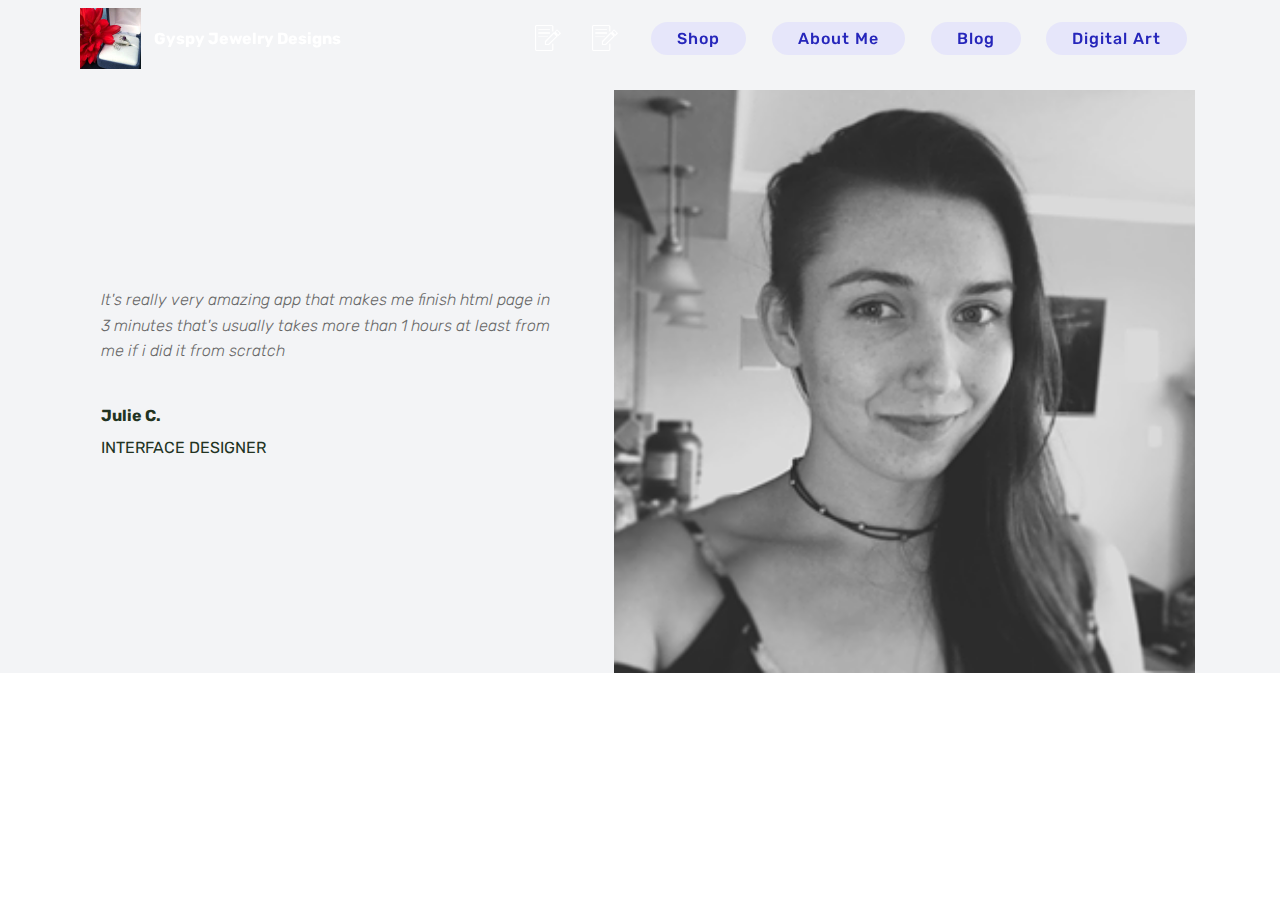
==== commit 22042f0f: "Added navigation buttons" ====
--- a/AboutMe.html
+++ b/AboutMe.html
@@ -22,11 +22,11 @@
   
 </head>
 <body>
-  <link rel="stylesheet" href="style.less" class="cid-s7tIPuv9l8" id="menu1-n" data-rv-view="817"><section class="menu cid-s7tIPuv9l8" once="menu" id="menu1-n">
+  <link rel="stylesheet" href="style.less" class="cid-s7tIPuv9l8" id="menu1-n" data-rv-view="2193"><section class="menu cid-s7tIPuv9l8" once="menu" id="menu1-n">
 
     
 
-    <nav class="navbar navbar-expand beta-menu navbar-dropdown align-items-center navbar-fixed-top navbar-toggleable-sm">
+    <nav class="navbar navbar-expand beta-menu navbar-dropdown align-items-center navbar-fixed-top navbar-toggleable-sm bg-color transparent">
         <button class="navbar-toggler navbar-toggler-right" type="button" data-toggle="collapse" data-target="#navbarSupportedContent" aria-controls="navbarSupportedContent" aria-expanded="false" aria-label="Toggle navigation">
             <div class="hamburger">
                 <span></span>
@@ -38,40 +38,28 @@
         <div class="menu-logo">
             <div class="navbar-brand">
                 <span class="navbar-logo">
-                    <a href="https://mobirise.co">
-                         <img src="assets/images/logo2.png" alt="Mobirise" style="height: 3.8rem;">
+                    <a href="index.html">
+                         <img src="assets/images/amethystwirewrappedsnakering-122x122.jpg" alt="Mobirise" title="" style="height: 3.8rem;">
                     </a>
                 </span>
-                <span class="navbar-caption-wrap"><a class="navbar-caption text-white display-4" href="https://mobirise.co">
-                        Gypsy Jewelry Designs</a></span>
+                <span class="navbar-caption-wrap"><a class="navbar-caption text-white display-4" href="index.html">Gyspy Jewelry Designs</a></span>
             </div>
         </div>
         <div class="collapse navbar-collapse" id="navbarSupportedContent">
-            <ul class="navbar-nav nav-dropdown" data-app-modern-menu="true">
-                <li class="nav-item">
-                    <a class="nav-link link text-white display-4" href="https://mobirise.co">
-                        <span class="mbri-home mbr-iconfont mbr-iconfont-btn"></span>
-                        Services
-                    </a>
+            <ul class="navbar-nav nav-dropdown" data-app-modern-menu="true"><li class="nav-item">
+                    <a class="nav-link link text-white display-4" href="https://mobirise.co"><span class="mbri-edit mbr-iconfont mbr-iconfont-btn"></span>
+                        </a>
                 </li>
                 <li class="nav-item">
-                    <a class="nav-link link text-white display-4" href="https://mobirise.co">
-                        <span class="mbri-search mbr-iconfont mbr-iconfont-btn"></span>
-                        About Us
-                    </a>
-                </li>
-            </ul>
-            <div class="navbar-buttons mbr-section-btn">
-                <a class="btn btn-sm btn-primary display-4" href="https://mobirise.co">
-                    <span class="mbri-save mbr-iconfont mbr-iconfont-btn "></span>
-                    Try It Now!
-                </a>
-            </div>
+                    <a class="nav-link link text-white display-4" href="Blog.html"><span class="mbri-edit mbr-iconfont mbr-iconfont-btn"></span>
+                        </a>
+                </li></ul>
+            <div class="navbar-buttons mbr-section-btn"><a class="btn btn-sm btn-primary display-4" href="Shop.html">Shop</a> <a class="btn btn-sm btn-primary display-4" href="AboutMe.html">About Me</a> <a class="btn btn-sm btn-primary display-4" href="Blog.html">Blog</a> <a class="btn btn-sm btn-primary display-4" href="DigitalArt.html">Digital Art</a></div>
         </div>
     </nav>
 </section>
 
-<section class="engine"><a href="https://mobirise.info/e">make your own site</a></section><section class="testimonials3 cid-s7tPxqC2kq" id="testimonials3-s">
+<section class="engine"><a href="https://mobirise.info/e">make a site for free</a></section><section class="testimonials3 cid-s7tPxqC2kq" id="testimonials3-s">
 
     
 
@@ -92,33 +80,7 @@
             </div>
 
             <div class="mbr-figure pl-lg-5" style="width: 130%;">
-              <img src="assets/images/face5.jpg">
-            </div>
-        </div>
-    </div>
-</section>
-
-<section class="testimonials2 cid-s7tPy9D3lC" id="testimonials2-t">
-
-    
-
-    
-
-    <div class="container">
-        <div class="media-container-row">
-            <div class="mbr-figure pr-lg-5" style="width: 130%;">
-              <img src="assets/images/face4.jpg">
-            </div>
-            <div class="media-content px-3 align-self-center mbr-white py-2">
-                    <p class="mbr-text testimonial-text mbr-fonts-style display-7">
-                       Loving the additions to the new version of Mobirise web dev app. It's a great, cleanly designed, user-friendly, not-bloated design program. So easy and a pleasure to use
-                    </p>
-                    <p class="mbr-author-name pt-4 mb-2 mbr-fonts-style display-7">
-                       David F.
-                    </p>
-                    <p class="mbr-author-desc mbr-fonts-style display-7">
-                       DEVELOPER
-                    </p>
+              <img src="assets/images/robin-280x281.png" alt="" title="">
             </div>
         </div>
     </div>
--- a/assets/mobirise/css/mbr-additional.css
+++ b/assets/mobirise/css/mbr-additional.css
@@ -1622,7 +1622,7 @@
 .cid-s7u67DehSf {
   padding-top: 75px;
   padding-bottom: 60px;
-  background-image: url("../../../assets/images/jumbotron.jpg");
+  background-color: #0f7699;
 }
 .cid-s7tJ9ON0si {
   padding-top: 15px;
@@ -1809,26 +1809,26 @@
 .cid-s7u73pDQYr .media-container-row .row-copirayt p {
   width: 100%;
 }
-.cid-s7u8iIdnhJ .navbar {
+.cid-s8eGaQprsy .navbar {
   padding: .5rem 0;
   background: #333333;
   transition: none;
   min-height: 77px;
 }
-.cid-s7u8iIdnhJ .navbar-dropdown.bg-color.transparent.opened {
+.cid-s8eGaQprsy .navbar-dropdown.bg-color.transparent.opened {
   background: #333333;
 }
-.cid-s7u8iIdnhJ a {
+.cid-s8eGaQprsy a {
   font-style: normal;
 }
-.cid-s7u8iIdnhJ .nav-item span {
+.cid-s8eGaQprsy .nav-item span {
   padding-right: 0.4em;
   line-height: 0.5em;
   vertical-align: text-bottom;
   position: relative;
   text-decoration: none;
 }
-.cid-s7u8iIdnhJ .nav-item a {
+.cid-s8eGaQprsy .nav-item a {
   display: -webkit-flex;
   align-items: center;
   justify-content: center;
@@ -1837,23 +1837,23 @@
   -webkit-align-items: center;
   -webkit-justify-content: center;
 }
-.cid-s7u8iIdnhJ .nav-item:focus,
-.cid-s7u8iIdnhJ .nav-link:focus {
+.cid-s8eGaQprsy .nav-item:focus,
+.cid-s8eGaQprsy .nav-link:focus {
   outline: none;
 }
-.cid-s7u8iIdnhJ .btn {
+.cid-s8eGaQprsy .btn {
   padding: 0.4rem 1.5rem;
   display: -webkit-inline-flex;
   align-items: center;
   -webkit-align-items: center;
 }
-.cid-s7u8iIdnhJ .btn .mbr-iconfont {
+.cid-s8eGaQprsy .btn .mbr-iconfont {
   font-size: 1.6rem;
 }
-.cid-s7u8iIdnhJ .menu-logo {
+.cid-s8eGaQprsy .menu-logo {
   margin-right: auto;
 }
-.cid-s7u8iIdnhJ .menu-logo .navbar-brand {
+.cid-s8eGaQprsy .menu-logo .navbar-brand {
   display: flex;
   margin-left: 5rem;
   padding: 0;
@@ -1862,7 +1862,7 @@
   -webkit-align-items: center;
   align-items: center;
 }
-.cid-s7u8iIdnhJ .menu-logo .navbar-brand .navbar-caption-wrap {
+.cid-s8eGaQprsy .menu-logo .navbar-brand .navbar-caption-wrap {
   display: flex;
   -webkit-align-items: center;
   align-items: center;
@@ -1870,43 +1870,43 @@
   min-width: 7rem;
   margin: .3rem 0;
 }
-.cid-s7u8iIdnhJ .menu-logo .navbar-brand .navbar-caption-wrap .navbar-caption {
+.cid-s8eGaQprsy .menu-logo .navbar-brand .navbar-caption-wrap .navbar-caption {
   line-height: 1.2rem !important;
   padding-right: 2rem;
 }
-.cid-s7u8iIdnhJ .menu-logo .navbar-brand .navbar-logo {
+.cid-s8eGaQprsy .menu-logo .navbar-brand .navbar-logo {
   font-size: 4rem;
   transition: font-size 0.25s;
 }
-.cid-s7u8iIdnhJ .menu-logo .navbar-brand .navbar-logo img {
+.cid-s8eGaQprsy .menu-logo .navbar-brand .navbar-logo img {
   display: flex;
 }
-.cid-s7u8iIdnhJ .menu-logo .navbar-brand .navbar-logo .mbr-iconfont {
+.cid-s8eGaQprsy .menu-logo .navbar-brand .navbar-logo .mbr-iconfont {
   transition: font-size 0.25s;
 }
-.cid-s7u8iIdnhJ .menu-logo .navbar-brand .navbar-logo a {
+.cid-s8eGaQprsy .menu-logo .navbar-brand .navbar-logo a {
   display: inline-flex;
 }
-.cid-s7u8iIdnhJ .navbar-toggleable-sm .navbar-collapse {
+.cid-s8eGaQprsy .navbar-toggleable-sm .navbar-collapse {
   justify-content: flex-end;
   -webkit-justify-content: flex-end;
   padding-right: 5rem;
   width: auto;
 }
-.cid-s7u8iIdnhJ .navbar-toggleable-sm .navbar-collapse .navbar-nav {
+.cid-s8eGaQprsy .navbar-toggleable-sm .navbar-collapse .navbar-nav {
   flex-wrap: wrap;
   -webkit-flex-wrap: wrap;
   padding-left: 0;
 }
-.cid-s7u8iIdnhJ .navbar-toggleable-sm .navbar-collapse .navbar-nav .nav-item {
+.cid-s8eGaQprsy .navbar-toggleable-sm .navbar-collapse .navbar-nav .nav-item {
   -webkit-align-self: center;
   align-self: center;
 }
-.cid-s7u8iIdnhJ .navbar-toggleable-sm .navbar-collapse .navbar-buttons {
+.cid-s8eGaQprsy .navbar-toggleable-sm .navbar-collapse .navbar-buttons {
   padding-left: 0;
   padding-bottom: 0;
 }
-.cid-s7u8iIdnhJ .dropdown .dropdown-menu {
+.cid-s8eGaQprsy .dropdown .dropdown-menu {
   background: #333333;
   display: none;
   position: absolute;
@@ -1915,20 +1915,20 @@
   padding-bottom: 1.4rem;
   text-align: left;
 }
-.cid-s7u8iIdnhJ .dropdown .dropdown-menu .dropdown-item {
+.cid-s8eGaQprsy .dropdown .dropdown-menu .dropdown-item {
   width: auto;
   padding: 0.235em 1.5385em 0.235em 1.5385em !important;
 }
-.cid-s7u8iIdnhJ .dropdown .dropdown-menu .dropdown-item::after {
+.cid-s8eGaQprsy .dropdown .dropdown-menu .dropdown-item::after {
   right: 0.5rem;
 }
-.cid-s7u8iIdnhJ .dropdown .dropdown-menu .dropdown-submenu {
+.cid-s8eGaQprsy .dropdown .dropdown-menu .dropdown-submenu {
   margin: 0;
 }
-.cid-s7u8iIdnhJ .dropdown.open > .dropdown-menu {
+.cid-s8eGaQprsy .dropdown.open > .dropdown-menu {
   display: block;
 }
-.cid-s7u8iIdnhJ .navbar-toggleable-sm.opened:after {
+.cid-s8eGaQprsy .navbar-toggleable-sm.opened:after {
   position: absolute;
   width: 100vw;
   height: 100vh;
@@ -1940,28 +1940,28 @@
   -webkit-transform: translateY(100%);
   z-index: 1000;
 }
-.cid-s7u8iIdnhJ .navbar.navbar-short {
+.cid-s8eGaQprsy .navbar.navbar-short {
   min-height: 60px;
   transition: all .2s;
 }
-.cid-s7u8iIdnhJ .navbar.navbar-short .navbar-toggler-right {
+.cid-s8eGaQprsy .navbar.navbar-short .navbar-toggler-right {
   top: 20px;
 }
-.cid-s7u8iIdnhJ .navbar.navbar-short .navbar-logo a {
+.cid-s8eGaQprsy .navbar.navbar-short .navbar-logo a {
   font-size: 2.5rem !important;
   line-height: 2.5rem;
   transition: font-size 0.25s;
 }
-.cid-s7u8iIdnhJ .navbar.navbar-short .navbar-logo a .mbr-iconfont {
+.cid-s8eGaQprsy .navbar.navbar-short .navbar-logo a .mbr-iconfont {
   font-size: 2.5rem !important;
 }
-.cid-s7u8iIdnhJ .navbar.navbar-short .navbar-logo a img {
+.cid-s8eGaQprsy .navbar.navbar-short .navbar-logo a img {
   height: 3rem !important;
 }
-.cid-s7u8iIdnhJ .navbar.navbar-short .navbar-brand {
+.cid-s8eGaQprsy .navbar.navbar-short .navbar-brand {
   min-height: 3rem;
 }
-.cid-s7u8iIdnhJ button.navbar-toggler {
+.cid-s8eGaQprsy button.navbar-toggler {
   width: 31px;
   height: 18px;
   cursor: pointer;
@@ -1969,100 +1969,100 @@
   top: 1.5rem;
   right: 1rem;
 }
-.cid-s7u8iIdnhJ button.navbar-toggler:focus {
+.cid-s8eGaQprsy button.navbar-toggler:focus {
   outline: none;
 }
-.cid-s7u8iIdnhJ button.navbar-toggler .hamburger span {
+.cid-s8eGaQprsy button.navbar-toggler .hamburger span {
   position: absolute;
   right: 0;
   width: 30px;
   height: 2px;
   border-right: 5px;
-  background-color: #ffffff;
-}
-.cid-s7u8iIdnhJ button.navbar-toggler .hamburger span:nth-child(1) {
+  background-color: #333333;
+}
+.cid-s8eGaQprsy button.navbar-toggler .hamburger span:nth-child(1) {
   top: 0;
   transition: all .2s;
 }
-.cid-s7u8iIdnhJ button.navbar-toggler .hamburger span:nth-child(2) {
+.cid-s8eGaQprsy button.navbar-toggler .hamburger span:nth-child(2) {
   top: 8px;
   transition: all .15s;
 }
-.cid-s7u8iIdnhJ button.navbar-toggler .hamburger span:nth-child(3) {
+.cid-s8eGaQprsy button.navbar-toggler .hamburger span:nth-child(3) {
   top: 8px;
   transition: all .15s;
 }
-.cid-s7u8iIdnhJ button.navbar-toggler .hamburger span:nth-child(4) {
+.cid-s8eGaQprsy button.navbar-toggler .hamburger span:nth-child(4) {
   top: 16px;
   transition: all .2s;
 }
-.cid-s7u8iIdnhJ nav.opened .hamburger span:nth-child(1) {
+.cid-s8eGaQprsy nav.opened .hamburger span:nth-child(1) {
   top: 8px;
   width: 0;
   opacity: 0;
   right: 50%;
   transition: all .2s;
 }
-.cid-s7u8iIdnhJ nav.opened .hamburger span:nth-child(2) {
+.cid-s8eGaQprsy nav.opened .hamburger span:nth-child(2) {
   -webkit-transform: rotate(45deg);
   transform: rotate(45deg);
   transition: all .25s;
 }
-.cid-s7u8iIdnhJ nav.opened .hamburger span:nth-child(3) {
+.cid-s8eGaQprsy nav.opened .hamburger span:nth-child(3) {
   -webkit-transform: rotate(-45deg);
   transform: rotate(-45deg);
   transition: all .25s;
 }
-.cid-s7u8iIdnhJ nav.opened .hamburger span:nth-child(4) {
+.cid-s8eGaQprsy nav.opened .hamburger span:nth-child(4) {
   top: 8px;
   width: 0;
   opacity: 0;
   right: 50%;
   transition: all .2s;
 }
-.cid-s7u8iIdnhJ .collapsed.navbar-expand {
+.cid-s8eGaQprsy .collapsed.navbar-expand {
   flex-direction: column;
   -webkit-flex-direction: column;
 }
-.cid-s7u8iIdnhJ .collapsed .btn {
+.cid-s8eGaQprsy .collapsed .btn {
   display: -webkit-flex;
 }
-.cid-s7u8iIdnhJ .collapsed .navbar-collapse {
+.cid-s8eGaQprsy .collapsed .navbar-collapse {
   display: none !important;
   padding-right: 0 !important;
 }
-.cid-s7u8iIdnhJ .collapsed .navbar-collapse.collapsing,
-.cid-s7u8iIdnhJ .collapsed .navbar-collapse.show {
+.cid-s8eGaQprsy .collapsed .navbar-collapse.collapsing,
+.cid-s8eGaQprsy .collapsed .navbar-collapse.show {
   display: block !important;
 }
-.cid-s7u8iIdnhJ .collapsed .navbar-collapse.collapsing .navbar-nav,
-.cid-s7u8iIdnhJ .collapsed .navbar-collapse.show .navbar-nav {
+.cid-s8eGaQprsy .collapsed .navbar-collapse.collapsing .navbar-nav,
+.cid-s8eGaQprsy .collapsed .navbar-collapse.show .navbar-nav {
   display: block;
   text-align: center;
 }
-.cid-s7u8iIdnhJ .collapsed .navbar-collapse.collapsing .navbar-nav .nav-item,
-.cid-s7u8iIdnhJ .collapsed .navbar-collapse.show .navbar-nav .nav-item {
+.cid-s8eGaQprsy .collapsed .navbar-collapse.collapsing .navbar-nav .nav-item,
+.cid-s8eGaQprsy .collapsed .navbar-collapse.show .navbar-nav .nav-item {
   clear: both;
 }
-.cid-s7u8iIdnhJ .collapsed .navbar-collapse.collapsing .navbar-buttons,
-.cid-s7u8iIdnhJ .collapsed .navbar-collapse.show .navbar-buttons {
+.cid-s8eGaQprsy .collapsed .navbar-collapse.collapsing .navbar-buttons,
+.cid-s8eGaQprsy .collapsed .navbar-collapse.show .navbar-buttons {
   text-align: center;
 }
-.cid-s7u8iIdnhJ .collapsed .navbar-collapse.collapsing .navbar-buttons:last-child,
-.cid-s7u8iIdnhJ .collapsed .navbar-collapse.show .navbar-buttons:last-child {
+.cid-s8eGaQprsy .collapsed .navbar-collapse.collapsing .navbar-buttons:last-child,
+.cid-s8eGaQprsy .collapsed .navbar-collapse.show .navbar-buttons:last-child {
   margin-bottom: 1rem;
 }
-.cid-s7u8iIdnhJ .collapsed button.navbar-toggler {
+.cid-s8eGaQprsy .collapsed button.navbar-toggler {
   display: block;
 }
-.cid-s7u8iIdnhJ .collapsed .navbar-brand {
+.cid-s8eGaQprsy .collapsed .navbar-brand {
   margin-left: 1rem !important;
 }
-.cid-s7u8iIdnhJ .collapsed .navbar-toggleable-sm {
+.cid-s8eGaQprsy .collapsed .navbar-toggleable-sm {
   flex-direction: column;
   -webkit-flex-direction: column;
 }
-.cid-s7u8iIdnhJ .collapsed .dropdown .dropdown-menu {
+.cid-s8eGaQprsy .collapsed .dropdown .dropdown-menu {
   width: 100%;
   text-align: center;
   position: relative;
@@ -2074,19 +2074,19 @@
   transition-duration: .5s;
   transition-property: opacity,padding,height;
 }
-.cid-s7u8iIdnhJ .collapsed .dropdown.open > .dropdown-menu {
+.cid-s8eGaQprsy .collapsed .dropdown.open > .dropdown-menu {
   position: relative;
   opacity: 1;
   height: auto;
   padding: 1.4rem 0;
   visibility: visible;
 }
-.cid-s7u8iIdnhJ .collapsed .dropdown .dropdown-submenu {
+.cid-s8eGaQprsy .collapsed .dropdown .dropdown-submenu {
   left: 0;
   text-align: center;
   width: 100%;
 }
-.cid-s7u8iIdnhJ .collapsed .dropdown .dropdown-toggle[data-toggle="dropdown-submenu"]::after {
+.cid-s8eGaQprsy .collapsed .dropdown .dropdown-toggle[data-toggle="dropdown-submenu"]::after {
   margin-top: 0;
   position: inherit;
   right: 0;
@@ -2102,52 +2102,52 @@
   border-left: .30em solid transparent;
 }
 @media (max-width: 991px) {
-  .cid-s7u8iIdnhJ .navbar-expand {
+  .cid-s8eGaQprsy .navbar-expand {
     flex-direction: column;
     -webkit-flex-direction: column;
   }
-  .cid-s7u8iIdnhJ img {
+  .cid-s8eGaQprsy img {
     height: 3.8rem !important;
   }
-  .cid-s7u8iIdnhJ .btn {
+  .cid-s8eGaQprsy .btn {
     display: -webkit-flex;
   }
-  .cid-s7u8iIdnhJ button.navbar-toggler {
+  .cid-s8eGaQprsy button.navbar-toggler {
     display: block;
   }
-  .cid-s7u8iIdnhJ .navbar-brand {
+  .cid-s8eGaQprsy .navbar-brand {
     margin-left: 1rem !important;
   }
-  .cid-s7u8iIdnhJ .navbar-toggleable-sm {
+  .cid-s8eGaQprsy .navbar-toggleable-sm {
     flex-direction: column;
     -webkit-flex-direction: column;
   }
-  .cid-s7u8iIdnhJ .navbar-collapse {
+  .cid-s8eGaQprsy .navbar-collapse {
     display: none !important;
     padding-right: 0 !important;
   }
-  .cid-s7u8iIdnhJ .navbar-collapse.collapsing,
-  .cid-s7u8iIdnhJ .navbar-collapse.show {
+  .cid-s8eGaQprsy .navbar-collapse.collapsing,
+  .cid-s8eGaQprsy .navbar-collapse.show {
     display: block !important;
   }
-  .cid-s7u8iIdnhJ .navbar-collapse.collapsing .navbar-nav,
-  .cid-s7u8iIdnhJ .navbar-collapse.show .navbar-nav {
+  .cid-s8eGaQprsy .navbar-collapse.collapsing .navbar-nav,
+  .cid-s8eGaQprsy .navbar-collapse.show .navbar-nav {
     display: block;
     text-align: center;
   }
-  .cid-s7u8iIdnhJ .navbar-collapse.collapsing .navbar-nav .nav-item,
-  .cid-s7u8iIdnhJ .navbar-collapse.show .navbar-nav .nav-item {
+  .cid-s8eGaQprsy .navbar-collapse.collapsing .navbar-nav .nav-item,
+  .cid-s8eGaQprsy .navbar-collapse.show .navbar-nav .nav-item {
     clear: both;
   }
-  .cid-s7u8iIdnhJ .navbar-collapse.collapsing .navbar-buttons,
-  .cid-s7u8iIdnhJ .navbar-collapse.show .navbar-buttons {
+  .cid-s8eGaQprsy .navbar-collapse.collapsing .navbar-buttons,
+  .cid-s8eGaQprsy .navbar-collapse.show .navbar-buttons {
     text-align: center;
   }
-  .cid-s7u8iIdnhJ .navbar-collapse.collapsing .navbar-buttons:last-child,
-  .cid-s7u8iIdnhJ .navbar-collapse.show .navbar-buttons:last-child {
+  .cid-s8eGaQprsy .navbar-collapse.collapsing .navbar-buttons:last-child,
+  .cid-s8eGaQprsy .navbar-collapse.show .navbar-buttons:last-child {
     margin-bottom: 1rem;
   }
-  .cid-s7u8iIdnhJ .dropdown .dropdown-menu {
+  .cid-s8eGaQprsy .dropdown .dropdown-menu {
     width: 100%;
     text-align: center;
     position: relative;
@@ -2159,19 +2159,19 @@
     transition-duration: .5s;
     transition-property: opacity,padding,height;
   }
-  .cid-s7u8iIdnhJ .dropdown.open > .dropdown-menu {
+  .cid-s8eGaQprsy .dropdown.open > .dropdown-menu {
     position: relative;
     opacity: 1;
     height: auto;
     padding: 1.4rem 0;
     visibility: visible;
   }
-  .cid-s7u8iIdnhJ .dropdown .dropdown-submenu {
+  .cid-s8eGaQprsy .dropdown .dropdown-submenu {
     left: 0;
     text-align: center;
     width: 100%;
   }
-  .cid-s7u8iIdnhJ .dropdown .dropdown-toggle[data-toggle="dropdown-submenu"]::after {
+  .cid-s8eGaQprsy .dropdown .dropdown-toggle[data-toggle="dropdown-submenu"]::after {
     margin-top: 0;
     position: inherit;
     right: 0;
@@ -2188,18 +2188,18 @@
   }
 }
 @media (min-width: 767px) {
-  .cid-s7u8iIdnhJ .menu-logo {
+  .cid-s8eGaQprsy .menu-logo {
     flex-shrink: 0;
     -webkit-flex-shrink: 0;
   }
 }
-.cid-s7u8iIdnhJ .navbar-collapse {
+.cid-s8eGaQprsy .navbar-collapse {
   flex-basis: auto;
   -webkit-flex-basis: auto;
 }
-.cid-s7u8iIdnhJ .nav-link:hover,
-.cid-s7u8iIdnhJ .dropdown-item:hover {
-  color: #c1c1c1 !important;
+.cid-s8eGaQprsy .nav-link:hover,
+.cid-s8eGaQprsy .dropdown-item:hover {
+  color: #333333 !important;
 }
 .cid-s7tIPuv9l8 .navbar {
   padding: .5rem 0;
@@ -2370,7 +2370,7 @@
   width: 30px;
   height: 2px;
   border-right: 5px;
-  background-color: #ffffff;
+  background-color: #333333;
 }
 .cid-s7tIPuv9l8 button.navbar-toggler .hamburger span:nth-child(1) {
   top: 0;
@@ -2591,10 +2591,10 @@
 }
 .cid-s7tIPuv9l8 .nav-link:hover,
 .cid-s7tIPuv9l8 .dropdown-item:hover {
-  color: #c1c1c1 !important;
+  color: #333333 !important;
 }
 .cid-s7tPxqC2kq {
-  padding-top: 0px;
+  padding-top: 90px;
   padding-bottom: 0px;
   background-color: #f3f4f6;
 }
@@ -2609,22 +2609,6 @@
 }
 .cid-s7tPxqC2kq .mbr-author-desc {
   color: #232;
-}
-.cid-s7tPy9D3lC {
-  padding-top: 0px;
-  padding-bottom: 0px;
-  background-color: #000000;
-}
-.cid-s7tPy9D3lC .testimonial-text {
-  font-style: italic;
-  font-weight: 300;
-}
-.cid-s7tPy9D3lC .mbr-author-name {
-  font-weight: bold;
-}
-.cid-s7tPy9D3lC .media-container-row {
-  word-wrap: break-word;
-  word-break: break-word;
 }
 .cid-s7tIS4x3LL .navbar {
   padding: .5rem 0;
@@ -2795,7 +2779,7 @@
   width: 30px;
   height: 2px;
   border-right: 5px;
-  background-color: #ffffff;
+  background-color: #333333;
 }
 .cid-s7tIS4x3LL button.navbar-toggler .hamburger span:nth-child(1) {
   top: 0;
@@ -3016,7 +3000,7 @@
 }
 .cid-s7tIS4x3LL .nav-link:hover,
 .cid-s7tIS4x3LL .dropdown-item:hover {
-  color: #c1c1c1 !important;
+  color: #333333 !important;
 }
 .cid-s7tPWFerB6 {
   padding-top: 90px;
@@ -3058,3 +3042,734 @@
   box-shadow: 0px 0px 30px 0px rgba(0, 0, 0, 0.05);
   transition: box-shadow 0.3s;
 }
+.cid-s8eIFg6WMh .navbar {
+  padding: .5rem 0;
+  background: #333333;
+  transition: none;
+  min-height: 77px;
+}
+.cid-s8eIFg6WMh .navbar-dropdown.bg-color.transparent.opened {
+  background: #333333;
+}
+.cid-s8eIFg6WMh a {
+  font-style: normal;
+}
+.cid-s8eIFg6WMh .nav-item span {
+  padding-right: 0.4em;
+  line-height: 0.5em;
+  vertical-align: text-bottom;
+  position: relative;
+  text-decoration: none;
+}
+.cid-s8eIFg6WMh .nav-item a {
+  display: -webkit-flex;
+  align-items: center;
+  justify-content: center;
+  padding: 0.7rem 0 !important;
+  margin: 0rem .65rem !important;
+  -webkit-align-items: center;
+  -webkit-justify-content: center;
+}
+.cid-s8eIFg6WMh .nav-item:focus,
+.cid-s8eIFg6WMh .nav-link:focus {
+  outline: none;
+}
+.cid-s8eIFg6WMh .btn {
+  padding: 0.4rem 1.5rem;
+  display: -webkit-inline-flex;
+  align-items: center;
+  -webkit-align-items: center;
+}
+.cid-s8eIFg6WMh .btn .mbr-iconfont {
+  font-size: 1.6rem;
+}
+.cid-s8eIFg6WMh .menu-logo {
+  margin-right: auto;
+}
+.cid-s8eIFg6WMh .menu-logo .navbar-brand {
+  display: flex;
+  margin-left: 5rem;
+  padding: 0;
+  transition: padding .2s;
+  min-height: 3.8rem;
+  -webkit-align-items: center;
+  align-items: center;
+}
+.cid-s8eIFg6WMh .menu-logo .navbar-brand .navbar-caption-wrap {
+  display: flex;
+  -webkit-align-items: center;
+  align-items: center;
+  word-break: break-word;
+  min-width: 7rem;
+  margin: .3rem 0;
+}
+.cid-s8eIFg6WMh .menu-logo .navbar-brand .navbar-caption-wrap .navbar-caption {
+  line-height: 1.2rem !important;
+  padding-right: 2rem;
+}
+.cid-s8eIFg6WMh .menu-logo .navbar-brand .navbar-logo {
+  font-size: 4rem;
+  transition: font-size 0.25s;
+}
+.cid-s8eIFg6WMh .menu-logo .navbar-brand .navbar-logo img {
+  display: flex;
+}
+.cid-s8eIFg6WMh .menu-logo .navbar-brand .navbar-logo .mbr-iconfont {
+  transition: font-size 0.25s;
+}
+.cid-s8eIFg6WMh .menu-logo .navbar-brand .navbar-logo a {
+  display: inline-flex;
+}
+.cid-s8eIFg6WMh .navbar-toggleable-sm .navbar-collapse {
+  justify-content: flex-end;
+  -webkit-justify-content: flex-end;
+  padding-right: 5rem;
+  width: auto;
+}
+.cid-s8eIFg6WMh .navbar-toggleable-sm .navbar-collapse .navbar-nav {
+  flex-wrap: wrap;
+  -webkit-flex-wrap: wrap;
+  padding-left: 0;
+}
+.cid-s8eIFg6WMh .navbar-toggleable-sm .navbar-collapse .navbar-nav .nav-item {
+  -webkit-align-self: center;
+  align-self: center;
+}
+.cid-s8eIFg6WMh .navbar-toggleable-sm .navbar-collapse .navbar-buttons {
+  padding-left: 0;
+  padding-bottom: 0;
+}
+.cid-s8eIFg6WMh .dropdown .dropdown-menu {
+  background: #333333;
+  display: none;
+  position: absolute;
+  min-width: 5rem;
+  padding-top: 1.4rem;
+  padding-bottom: 1.4rem;
+  text-align: left;
+}
+.cid-s8eIFg6WMh .dropdown .dropdown-menu .dropdown-item {
+  width: auto;
+  padding: 0.235em 1.5385em 0.235em 1.5385em !important;
+}
+.cid-s8eIFg6WMh .dropdown .dropdown-menu .dropdown-item::after {
+  right: 0.5rem;
+}
+.cid-s8eIFg6WMh .dropdown .dropdown-menu .dropdown-submenu {
+  margin: 0;
+}
+.cid-s8eIFg6WMh .dropdown.open > .dropdown-menu {
+  display: block;
+}
+.cid-s8eIFg6WMh .navbar-toggleable-sm.opened:after {
+  position: absolute;
+  width: 100vw;
+  height: 100vh;
+  content: '';
+  background-color: rgba(0, 0, 0, 0.1);
+  left: 0;
+  bottom: 0;
+  transform: translateY(100%);
+  -webkit-transform: translateY(100%);
+  z-index: 1000;
+}
+.cid-s8eIFg6WMh .navbar.navbar-short {
+  min-height: 60px;
+  transition: all .2s;
+}
+.cid-s8eIFg6WMh .navbar.navbar-short .navbar-toggler-right {
+  top: 20px;
+}
+.cid-s8eIFg6WMh .navbar.navbar-short .navbar-logo a {
+  font-size: 2.5rem !important;
+  line-height: 2.5rem;
+  transition: font-size 0.25s;
+}
+.cid-s8eIFg6WMh .navbar.navbar-short .navbar-logo a .mbr-iconfont {
+  font-size: 2.5rem !important;
+}
+.cid-s8eIFg6WMh .navbar.navbar-short .navbar-logo a img {
+  height: 3rem !important;
+}
+.cid-s8eIFg6WMh .navbar.navbar-short .navbar-brand {
+  min-height: 3rem;
+}
+.cid-s8eIFg6WMh button.navbar-toggler {
+  width: 31px;
+  height: 18px;
+  cursor: pointer;
+  transition: all .2s;
+  top: 1.5rem;
+  right: 1rem;
+}
+.cid-s8eIFg6WMh button.navbar-toggler:focus {
+  outline: none;
+}
+.cid-s8eIFg6WMh button.navbar-toggler .hamburger span {
+  position: absolute;
+  right: 0;
+  width: 30px;
+  height: 2px;
+  border-right: 5px;
+  background-color: #ffffff;
+}
+.cid-s8eIFg6WMh button.navbar-toggler .hamburger span:nth-child(1) {
+  top: 0;
+  transition: all .2s;
+}
+.cid-s8eIFg6WMh button.navbar-toggler .hamburger span:nth-child(2) {
+  top: 8px;
+  transition: all .15s;
+}
+.cid-s8eIFg6WMh button.navbar-toggler .hamburger span:nth-child(3) {
+  top: 8px;
+  transition: all .15s;
+}
+.cid-s8eIFg6WMh button.navbar-toggler .hamburger span:nth-child(4) {
+  top: 16px;
+  transition: all .2s;
+}
+.cid-s8eIFg6WMh nav.opened .hamburger span:nth-child(1) {
+  top: 8px;
+  width: 0;
+  opacity: 0;
+  right: 50%;
+  transition: all .2s;
+}
+.cid-s8eIFg6WMh nav.opened .hamburger span:nth-child(2) {
+  -webkit-transform: rotate(45deg);
+  transform: rotate(45deg);
+  transition: all .25s;
+}
+.cid-s8eIFg6WMh nav.opened .hamburger span:nth-child(3) {
+  -webkit-transform: rotate(-45deg);
+  transform: rotate(-45deg);
+  transition: all .25s;
+}
+.cid-s8eIFg6WMh nav.opened .hamburger span:nth-child(4) {
+  top: 8px;
+  width: 0;
+  opacity: 0;
+  right: 50%;
+  transition: all .2s;
+}
+.cid-s8eIFg6WMh .collapsed.navbar-expand {
+  flex-direction: column;
+  -webkit-flex-direction: column;
+}
+.cid-s8eIFg6WMh .collapsed .btn {
+  display: -webkit-flex;
+}
+.cid-s8eIFg6WMh .collapsed .navbar-collapse {
+  display: none !important;
+  padding-right: 0 !important;
+}
+.cid-s8eIFg6WMh .collapsed .navbar-collapse.collapsing,
+.cid-s8eIFg6WMh .collapsed .navbar-collapse.show {
+  display: block !important;
+}
+.cid-s8eIFg6WMh .collapsed .navbar-collapse.collapsing .navbar-nav,
+.cid-s8eIFg6WMh .collapsed .navbar-collapse.show .navbar-nav {
+  display: block;
+  text-align: center;
+}
+.cid-s8eIFg6WMh .collapsed .navbar-collapse.collapsing .navbar-nav .nav-item,
+.cid-s8eIFg6WMh .collapsed .navbar-collapse.show .navbar-nav .nav-item {
+  clear: both;
+}
+.cid-s8eIFg6WMh .collapsed .navbar-collapse.collapsing .navbar-buttons,
+.cid-s8eIFg6WMh .collapsed .navbar-collapse.show .navbar-buttons {
+  text-align: center;
+}
+.cid-s8eIFg6WMh .collapsed .navbar-collapse.collapsing .navbar-buttons:last-child,
+.cid-s8eIFg6WMh .collapsed .navbar-collapse.show .navbar-buttons:last-child {
+  margin-bottom: 1rem;
+}
+.cid-s8eIFg6WMh .collapsed button.navbar-toggler {
+  display: block;
+}
+.cid-s8eIFg6WMh .collapsed .navbar-brand {
+  margin-left: 1rem !important;
+}
+.cid-s8eIFg6WMh .collapsed .navbar-toggleable-sm {
+  flex-direction: column;
+  -webkit-flex-direction: column;
+}
+.cid-s8eIFg6WMh .collapsed .dropdown .dropdown-menu {
+  width: 100%;
+  text-align: center;
+  position: relative;
+  opacity: 0;
+  display: block;
+  height: 0;
+  visibility: hidden;
+  padding: 0;
+  transition-duration: .5s;
+  transition-property: opacity,padding,height;
+}
+.cid-s8eIFg6WMh .collapsed .dropdown.open > .dropdown-menu {
+  position: relative;
+  opacity: 1;
+  height: auto;
+  padding: 1.4rem 0;
+  visibility: visible;
+}
+.cid-s8eIFg6WMh .collapsed .dropdown .dropdown-submenu {
+  left: 0;
+  text-align: center;
+  width: 100%;
+}
+.cid-s8eIFg6WMh .collapsed .dropdown .dropdown-toggle[data-toggle="dropdown-submenu"]::after {
+  margin-top: 0;
+  position: inherit;
+  right: 0;
+  top: 50%;
+  display: inline-block;
+  width: 0;
+  height: 0;
+  margin-left: .3em;
+  vertical-align: middle;
+  content: "";
+  border-top: .30em solid;
+  border-right: .30em solid transparent;
+  border-left: .30em solid transparent;
+}
+@media (max-width: 991px) {
+  .cid-s8eIFg6WMh .navbar-expand {
+    flex-direction: column;
+    -webkit-flex-direction: column;
+  }
+  .cid-s8eIFg6WMh img {
+    height: 3.8rem !important;
+  }
+  .cid-s8eIFg6WMh .btn {
+    display: -webkit-flex;
+  }
+  .cid-s8eIFg6WMh button.navbar-toggler {
+    display: block;
+  }
+  .cid-s8eIFg6WMh .navbar-brand {
+    margin-left: 1rem !important;
+  }
+  .cid-s8eIFg6WMh .navbar-toggleable-sm {
+    flex-direction: column;
+    -webkit-flex-direction: column;
+  }
+  .cid-s8eIFg6WMh .navbar-collapse {
+    display: none !important;
+    padding-right: 0 !important;
+  }
+  .cid-s8eIFg6WMh .navbar-collapse.collapsing,
+  .cid-s8eIFg6WMh .navbar-collapse.show {
+    display: block !important;
+  }
+  .cid-s8eIFg6WMh .navbar-collapse.collapsing .navbar-nav,
+  .cid-s8eIFg6WMh .navbar-collapse.show .navbar-nav {
+    display: block;
+    text-align: center;
+  }
+  .cid-s8eIFg6WMh .navbar-collapse.collapsing .navbar-nav .nav-item,
+  .cid-s8eIFg6WMh .navbar-collapse.show .navbar-nav .nav-item {
+    clear: both;
+  }
+  .cid-s8eIFg6WMh .navbar-collapse.collapsing .navbar-buttons,
+  .cid-s8eIFg6WMh .navbar-collapse.show .navbar-buttons {
+    text-align: center;
+  }
+  .cid-s8eIFg6WMh .navbar-collapse.collapsing .navbar-buttons:last-child,
+  .cid-s8eIFg6WMh .navbar-collapse.show .navbar-buttons:last-child {
+    margin-bottom: 1rem;
+  }
+  .cid-s8eIFg6WMh .dropdown .dropdown-menu {
+    width: 100%;
+    text-align: center;
+    position: relative;
+    opacity: 0;
+    display: block;
+    height: 0;
+    visibility: hidden;
+    padding: 0;
+    transition-duration: .5s;
+    transition-property: opacity,padding,height;
+  }
+  .cid-s8eIFg6WMh .dropdown.open > .dropdown-menu {
+    position: relative;
+    opacity: 1;
+    height: auto;
+    padding: 1.4rem 0;
+    visibility: visible;
+  }
+  .cid-s8eIFg6WMh .dropdown .dropdown-submenu {
+    left: 0;
+    text-align: center;
+    width: 100%;
+  }
+  .cid-s8eIFg6WMh .dropdown .dropdown-toggle[data-toggle="dropdown-submenu"]::after {
+    margin-top: 0;
+    position: inherit;
+    right: 0;
+    top: 50%;
+    display: inline-block;
+    width: 0;
+    height: 0;
+    margin-left: .3em;
+    vertical-align: middle;
+    content: "";
+    border-top: .30em solid;
+    border-right: .30em solid transparent;
+    border-left: .30em solid transparent;
+  }
+}
+@media (min-width: 767px) {
+  .cid-s8eIFg6WMh .menu-logo {
+    flex-shrink: 0;
+    -webkit-flex-shrink: 0;
+  }
+}
+.cid-s8eIFg6WMh .navbar-collapse {
+  flex-basis: auto;
+  -webkit-flex-basis: auto;
+}
+.cid-s8eIFg6WMh .nav-link:hover,
+.cid-s8eIFg6WMh .dropdown-item:hover {
+  color: #c1c1c1 !important;
+}
+.cid-s8eSiD5DQi {
+  padding-top: 0px;
+  padding-bottom: 0px;
+  background-color: #ffffff;
+}
+.cid-s8eSiD5DQi .mbr-slider .carousel-control {
+  background: #1b1b1b;
+}
+.cid-s8eSiD5DQi .mbr-slider .carousel-control-prev {
+  left: 0;
+  margin-left: 2.5rem;
+}
+.cid-s8eSiD5DQi .mbr-slider .carousel-control-next {
+  right: 0;
+  margin-right: 2.5rem;
+}
+.cid-s8eSiD5DQi .mbr-slider .modal-body .close {
+  background: #1b1b1b;
+}
+.cid-s8eSiD5DQi .mbr-gallery-item > div::before {
+  content: '';
+  position: absolute;
+  left: 0;
+  top: 0;
+  width: 100%;
+  height: 100%;
+  background: #554346;
+  opacity: 0;
+  -webkit-transition: 0.2s opacity ease-in-out;
+  transition: 0.2s opacity ease-in-out;
+  background: linear-gradient(to left, #554346, #45505b) !important;
+}
+.cid-s8eSiD5DQi .mbr-gallery-item > div:hover .mbr-gallery-title::before {
+  background: transparent !important;
+}
+.cid-s8eSiD5DQi .mbr-gallery-item > div:hover:before {
+  opacity: 0.7 !important;
+}
+.cid-s8eSiD5DQi .mbr-gallery-title {
+  font-size: .9em;
+  position: absolute;
+  display: block;
+  width: 100%;
+  bottom: 0;
+  padding: 1rem;
+  color: #fff;
+  z-index: 2;
+}
+.cid-s8eSiD5DQi .mbr-gallery-title:before {
+  content: " ";
+  width: 100%;
+  height: 100%;
+  top: 0;
+  left: 0;
+  z-index: -1;
+  position: absolute;
+  background: #554346 !important;
+  opacity: 0.7;
+  -webkit-transition: 0.2s background ease-in-out;
+  transition: 0.2s background ease-in-out;
+  background: linear-gradient(to left, #554346, #45505b) !important;
+}
+.cid-s8eSlPKD3p {
+  padding-top: 45px;
+  padding-bottom: 45px;
+  background-color: #ffffff;
+}
+.cid-s8eSlPKD3p .content-slider {
+  display: -webkit-flex;
+  justify-content: center;
+  -webkit-justify-content: center;
+}
+.cid-s8eSlPKD3p .modal-body .close {
+  background: #1b1b1b;
+}
+.cid-s8eSlPKD3p .modal-body .close span {
+  font-style: normal;
+}
+.cid-s8eSlPKD3p .carousel-inner > .active,
+.cid-s8eSlPKD3p .carousel-inner > .next,
+.cid-s8eSlPKD3p .carousel-inner > .prev {
+  display: -webkit-flex;
+}
+.cid-s8eSlPKD3p .carousel-control .icon-next,
+.cid-s8eSlPKD3p .carousel-control .icon-prev {
+  margin-top: -18px;
+  font-size: 40px;
+  line-height: 27px;
+}
+.cid-s8eSlPKD3p .carousel-control:hover {
+  background: #1b1b1b;
+  color: #fff;
+  opacity: 1;
+}
+@media (max-width: 767px) {
+  .cid-s8eSlPKD3p .container .carousel-control {
+    margin-bottom: 0;
+  }
+  .cid-s8eSlPKD3p .content-slider-wrap {
+    width: 100%!important;
+  }
+}
+.cid-s8eSlPKD3p .boxed-slider {
+  position: relative;
+  padding: 93px 0;
+}
+.cid-s8eSlPKD3p .boxed-slider > div {
+  position: relative;
+}
+.cid-s8eSlPKD3p .container img {
+  width: 100%;
+}
+.cid-s8eSlPKD3p .container img + .row {
+  position: absolute;
+  top: 50%;
+  left: 0;
+  right: 0;
+  -webkit-transform: translateY(-50%);
+  -moz-transform: translateY(-50%);
+  transform: translateY(-50%);
+  z-index: 2;
+}
+.cid-s8eSlPKD3p .mbr-section {
+  padding: 0;
+  background-attachment: scroll;
+}
+.cid-s8eSlPKD3p .mbr-table-cell {
+  padding: 0;
+}
+.cid-s8eSlPKD3p .container .carousel-indicators {
+  margin-bottom: 3px;
+}
+.cid-s8eSlPKD3p .carousel-caption {
+  top: 50%;
+  right: 0;
+  bottom: auto;
+  left: 0;
+  display: -webkit-flex;
+  align-items: center;
+  -webkit-transform: translateY(-50%);
+  transform: translateY(-50%);
+  -webkit-align-items: center;
+}
+.cid-s8eSlPKD3p .mbr-overlay {
+  z-index: 1;
+}
+.cid-s8eSlPKD3p .container-slide.container {
+  width: 100%;
+  min-height: 100vh;
+  padding: 0;
+}
+.cid-s8eSlPKD3p .carousel-item {
+  background-position: 50% 50%;
+  background-repeat: no-repeat;
+  background-size: cover;
+  -o-transition: -o-transform 0.6s ease-in-out;
+  -webkit-transition: -webkit-transform 0.6s ease-in-out;
+  transition: transform 0.6s ease-in-out, -webkit-transform 0.6s ease-in-out, -o-transform 0.6s ease-in-out;
+  -webkit-backface-visibility: hidden;
+  backface-visibility: hidden;
+  -webkit-perspective: 1000px;
+  perspective: 1000px;
+}
+@media (max-width: 576px) {
+  .cid-s8eSlPKD3p .carousel-item .container {
+    width: 100%;
+  }
+}
+.cid-s8eSlPKD3p .carousel-item-next.carousel-item-left,
+.cid-s8eSlPKD3p .carousel-item-prev.carousel-item-right {
+  -webkit-transform: translate3d(0, 0, 0);
+  transform: translate3d(0, 0, 0);
+}
+.cid-s8eSlPKD3p .active.carousel-item-right,
+.cid-s8eSlPKD3p .carousel-item-next {
+  -webkit-transform: translate3d(100%, 0, 0);
+  transform: translate3d(100%, 0, 0);
+}
+.cid-s8eSlPKD3p .active.carousel-item-left,
+.cid-s8eSlPKD3p .carousel-item-prev {
+  -webkit-transform: translate3d(-100%, 0, 0);
+  transform: translate3d(-100%, 0, 0);
+}
+.cid-s8eSlPKD3p .mbr-slider .carousel-control {
+  top: 50%;
+  width: 50px;
+  height: 50px;
+  margin-top: -1.5rem;
+  font-size: 35px;
+  background-color: rgba(0, 0, 0, 0.5);
+  border: 2px solid #fff;
+  border-radius: 50%;
+  transition: all .3s;
+}
+.cid-s8eSlPKD3p .mbr-slider .carousel-control.carousel-control-prev {
+  left: 0;
+  margin-left: 2.5rem;
+}
+.cid-s8eSlPKD3p .mbr-slider .carousel-control.carousel-control-next {
+  right: 0;
+  margin-right: 2.5rem;
+}
+.cid-s8eSlPKD3p .mbr-slider .carousel-control .mbr-iconfont {
+  font-size: 1.5rem;
+}
+@media (max-width: 767px) {
+  .cid-s8eSlPKD3p .mbr-slider .carousel-control {
+    top: auto;
+    bottom: 1rem;
+  }
+}
+.cid-s8eSlPKD3p .mbr-slider .carousel-indicators {
+  position: absolute;
+  bottom: 0;
+  margin-bottom: 1.5rem !important;
+}
+.cid-s8eSlPKD3p .mbr-slider .carousel-indicators li {
+  max-width: 15px;
+  height: 15px;
+  max-height: 15px;
+  margin: 3px;
+  background-color: rgba(0, 0, 0, 0.5);
+  border: 2px solid #fff;
+  border-radius: 50%;
+  opacity: .5;
+  transition: all .3s;
+}
+.cid-s8eSlPKD3p .mbr-slider .carousel-indicators li.active,
+.cid-s8eSlPKD3p .mbr-slider .carousel-indicators li:hover {
+  opacity: .9;
+}
+.cid-s8eSlPKD3p .mbr-slider .carousel-indicators li::after,
+.cid-s8eSlPKD3p .mbr-slider .carousel-indicators li::before {
+  content: none;
+}
+.cid-s8eSlPKD3p .mbr-slider .carousel-indicators.ie-fix {
+  left: 50%;
+  display: block;
+  width: 60%;
+  margin-left: -30%;
+  text-align: center;
+}
+@media (max-width: 576px) {
+  .cid-s8eSlPKD3p .mbr-slider .carousel-indicators {
+    display: none !important;
+  }
+}
+.cid-s8eSlPKD3p .mbr-slider > .container img {
+  width: 100%;
+}
+.cid-s8eSlPKD3p .mbr-slider > .container img + .row {
+  position: absolute;
+  top: 50%;
+  right: 0;
+  left: 0;
+  z-index: 2;
+  -moz-transform: translateY(-50%);
+  -webkit-transform: translateY(-50%);
+  transform: translateY(-50%);
+}
+.cid-s8eSlPKD3p .mbr-slider > .container .carousel-indicators {
+  margin-bottom: 3px;
+}
+@media (max-width: 576px) {
+  .cid-s8eSlPKD3p .mbr-slider > .container .carousel-control {
+    margin-bottom: 0;
+  }
+}
+.cid-s8eSlPKD3p .mbr-slider .mbr-section {
+  padding: 0;
+  background-attachment: scroll;
+}
+.cid-s8eSlPKD3p .mbr-slider .mbr-table-cell {
+  padding: 0;
+}
+.cid-s8eSlPKD3p .carousel-item .container.container-slide {
+  position: initial;
+  width: auto;
+  min-height: 0;
+}
+.cid-s8eSlPKD3p .full-screen .slider-fullscreen-image {
+  min-height: 100vh;
+  background-repeat: no-repeat;
+  background-position: 50% 50%;
+  background-size: cover;
+}
+.cid-s8eSlPKD3p .full-screen .slider-fullscreen-image.active {
+  display: -o-flex;
+}
+.cid-s8eSlPKD3p .full-screen .container {
+  width: auto;
+  padding-right: 0;
+  padding-left: 0;
+}
+.cid-s8eSlPKD3p .full-screen .carousel-item .container.container-slide {
+  width: 100%;
+  min-height: 100vh;
+  padding: 0;
+}
+.cid-s8eSlPKD3p .full-screen .carousel-item .container.container-slide img {
+  display: none;
+}
+.cid-s8eSlPKD3p .mbr-background-video-preview {
+  position: absolute;
+  top: 0;
+  right: 0;
+  bottom: 0;
+  left: 0;
+}
+.cid-s8eSlPKD3p .mbr-overlay ~ .container-slide {
+  z-index: auto;
+}
+.cid-s8eSlPKD3p .mbr-slider.slide .container {
+  overflow: hidden;
+  padding: 0;
+}
+.cid-s8eSlPKD3p .carousel-inner {
+  height: 100%;
+}
+.cid-s8eSlPKD3p .slider-fullscreen-image {
+  height: 100%;
+  background: transparent !important;
+}
+.cid-s8eSlPKD3p .image_wrapper {
+  height: 400px;
+  width: 100%;
+  position: relative;
+  display: inline-block;
+}
+.cid-s8eSlPKD3p .image_wrapper img {
+  width: auto !important;
+  height: 100%;
+}
+.cid-s8eSlPKD3p .carousel-item .container-slide {
+  text-align: center;
+}
+.cid-s8eSlPKD3p .content-slider-wrap {
+  width: 60%;
+}
